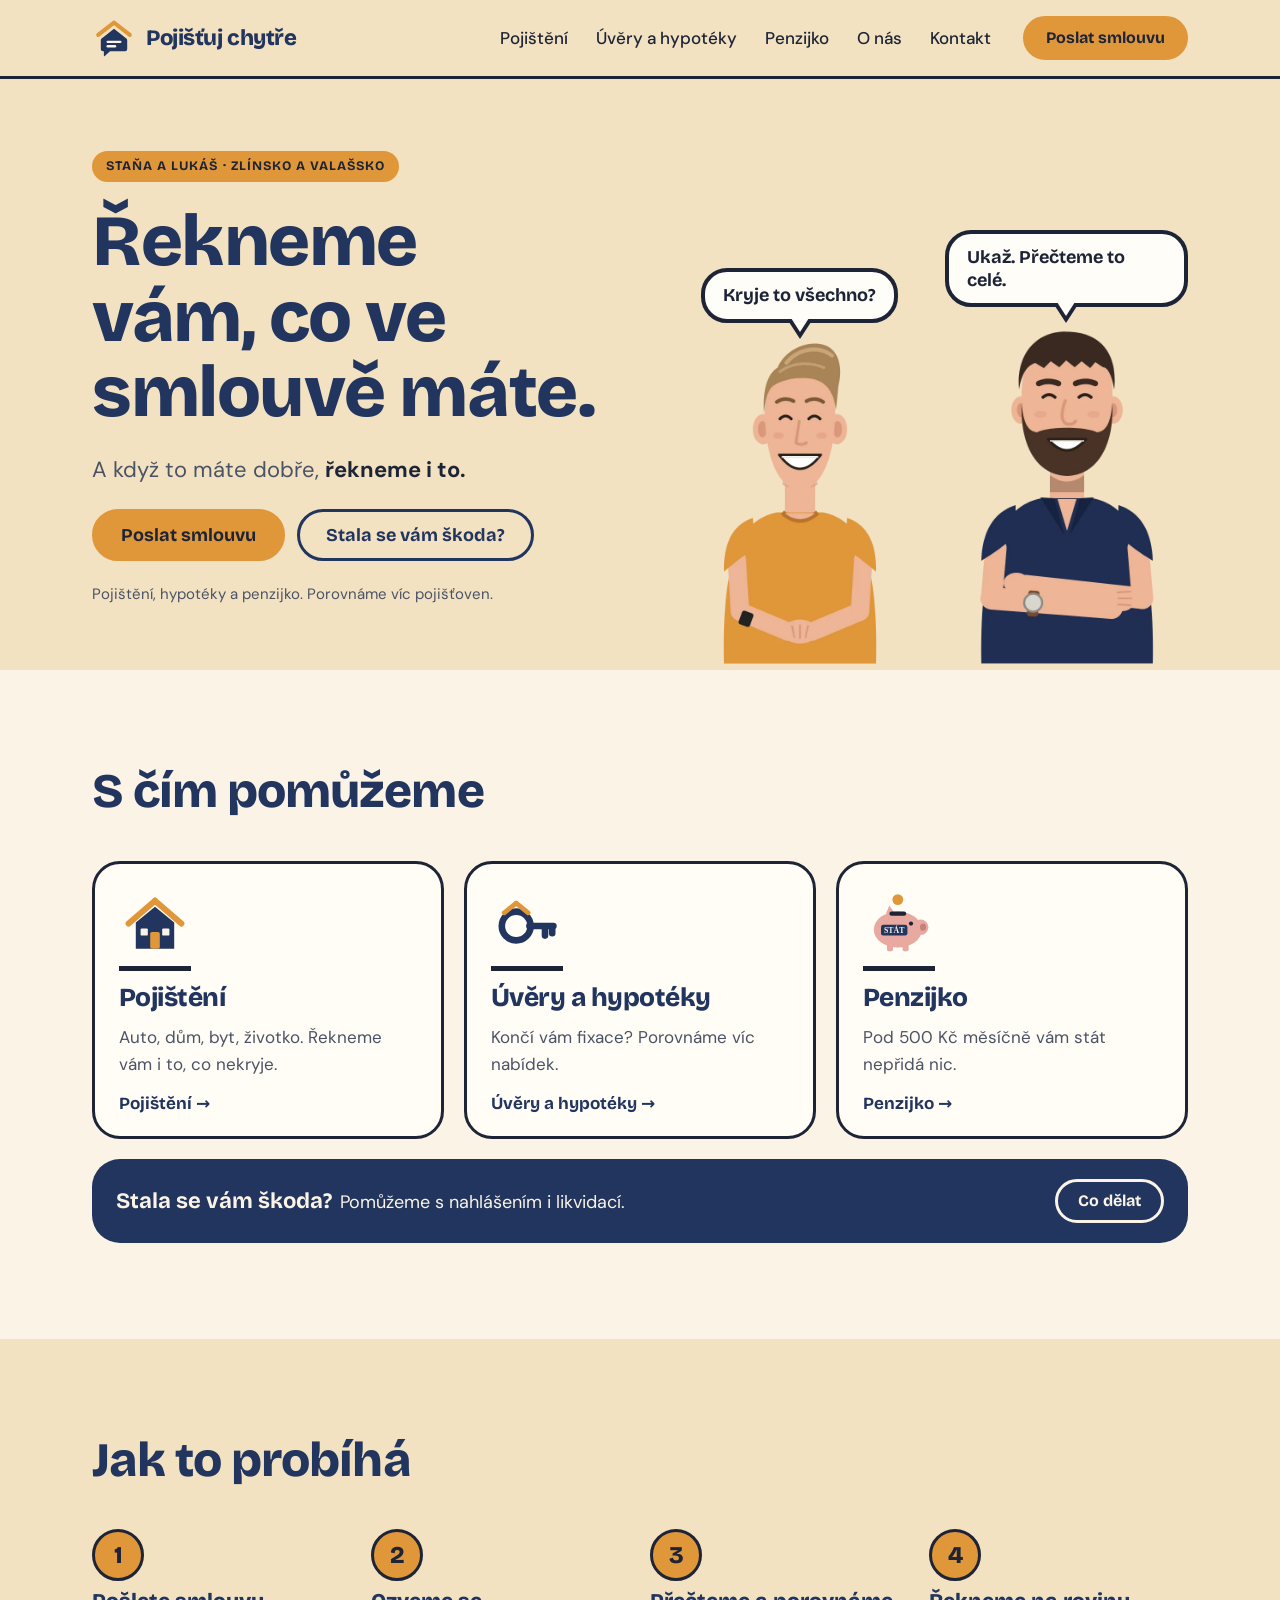
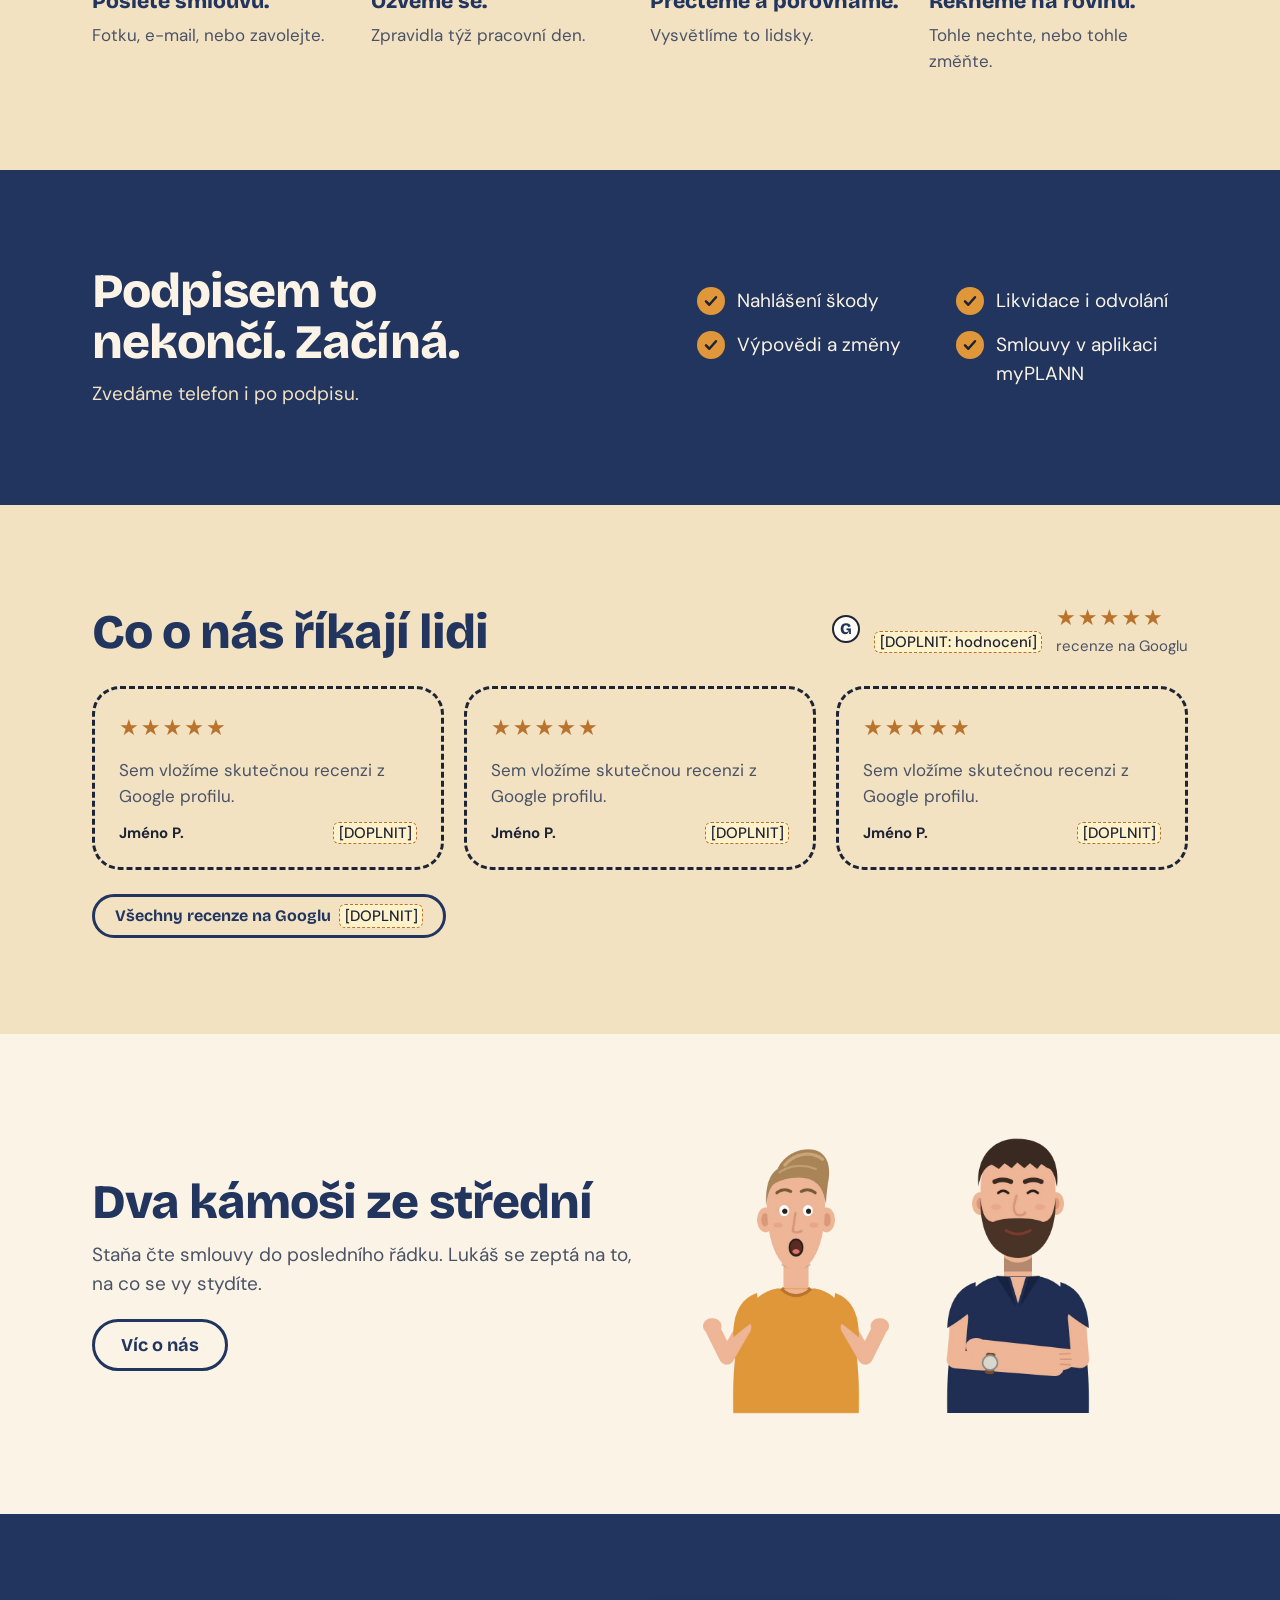
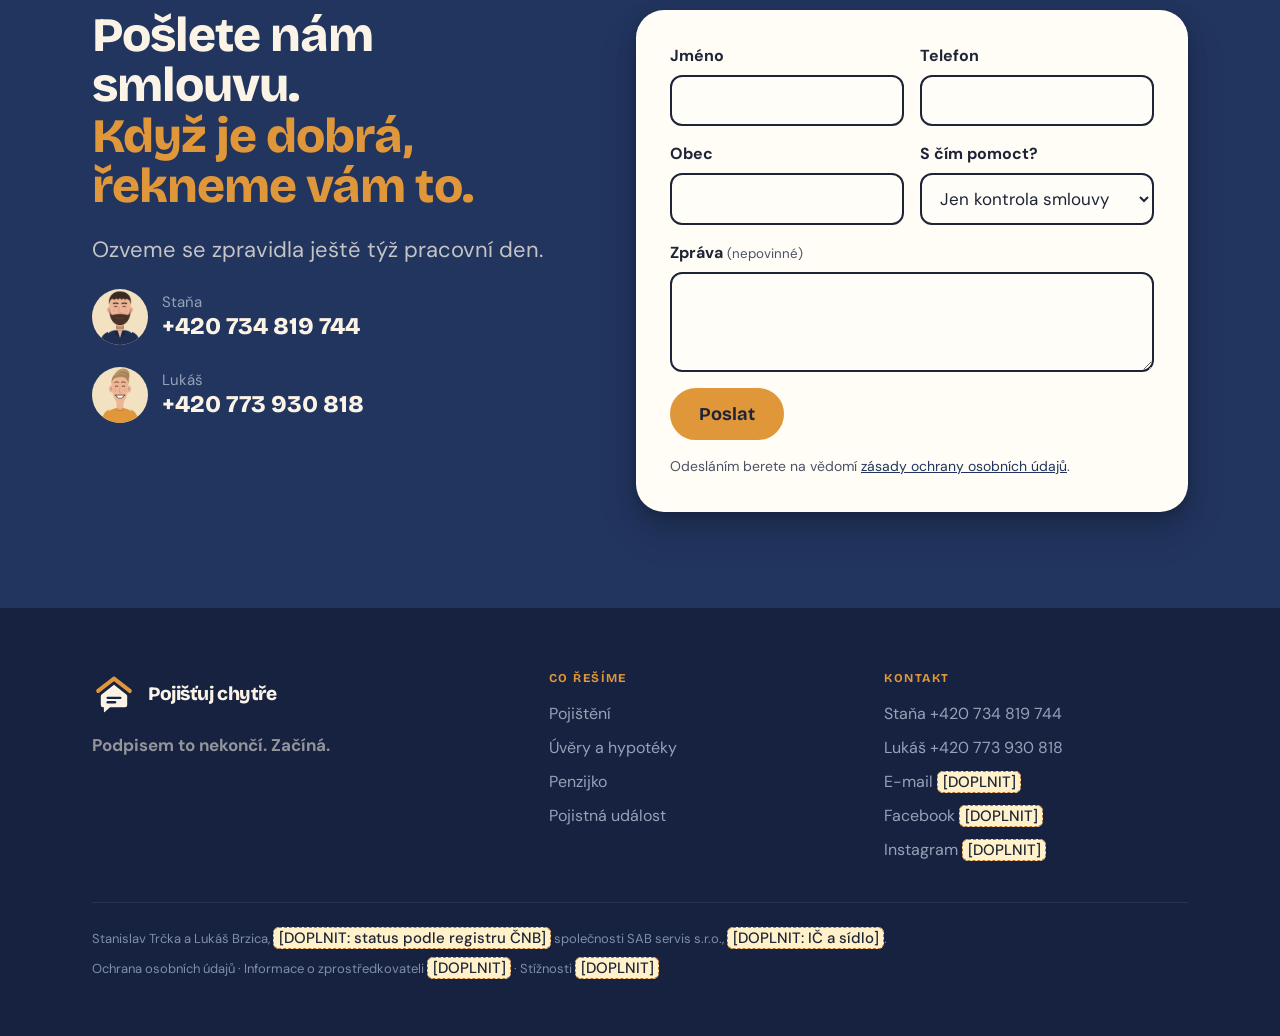
==== index.html @ 56d4f1a7 "Highlight 'Když je dobrá, řekneme vám to.' in honey color Co-Authored-By: Claude Sonnet 4.6 <noreply" ====
﻿<!doctype html><html><head><meta charset=utf8><meta name=viewport content="width=device-width,initial-scale=1,viewport-fit=cover"><style>:root{color-scheme:light;box-sizing:border-box;padding-top:env(safe-area-inset-top,0px);padding-bottom:env(safe-area-inset-bottom,0px)}html{scroll-padding-top:env(safe-area-inset-top,0px)}body{margin:0;padding:0;font:14px -apple-system,BlinkMacSystemFont,sans-serif;background:#fff;color:#000}img{max-width:100%}[hidden]:not([hidden=until-found i]){display:none!important}</style></head><body>
<title>Pojišťuj chytře | Staňa a Lukáš, Zlínsko a Valašsko (Copy)</title>
<meta name="description" content="Pojištění, hypotéky a penzijko po lidsku. Řekneme vám, co ve smlouvě máte. A když to máte dobře, řekneme i to.">
<link rel="icon" href="assets/brand/favicon.ico" sizes="any">
<link rel="icon" href="assets/brand/favicon-32.png" type="image/png">
<link rel="apple-touch-icon" href="assets/brand/apple-touch-icon.png">
<link rel="preload" href="assets/fonts/bricolage-grotesque-latin-800-normal.woff2" as="font" type="font/woff2" crossorigin>
<link rel="stylesheet" href="styles.css">
<meta property="og:title" content="Pojišťuj chytře | Staňa a Lukáš, Zlínsko a Valašsko">
<meta property="og:description" content="Pojištění, hypotéky a penzijko po lidsku. Řekneme vám, co ve smlouvě máte. A když to máte dobře, řekneme i to.">
<meta property="og:image" content="https://pojistujchytre.cz/assets/brand/og-image.png">
<meta property="og:locale" content="cs_CZ">
<link rel="canonical" href="https://pojistujchytre.cz/">
<a class="skip" href="#obsah">Přeskočit na obsah</a>
<header class="header"><div class="wrap">
  <a class="logo" href="index.html" aria-label="Pojišťuj chytře, úvod"><svg viewBox="0 0 200 200" aria-hidden="true"><path d="M100 30 L172 86M100 30 L28 86" stroke="#E0973A" stroke-width="18" stroke-linecap="round" fill="none"/><path d="M100 58 L156 102 Q160 105 160 110 L160 150 Q160 160 150 160 L82 160 L58 182 Q54 185 54 180 L54 160 L50 160 Q40 160 40 150 L40 110 Q40 105 44 102 Z" fill="#22355F"/><rect x="66" y="112" width="68" height="11" rx="5.5" fill="#FBF4E6"/><rect x="66" y="132" width="44" height="11" rx="5.5" fill="#FBF4E6"/></svg><span>Pojišťuj chytře</span></a>
  <nav class="nav" id="menu" aria-label="Hlavní menu"><ul><li><a href="pojisteni.html">Pojištění</a></li><li><a href="uvery-a-hypoteky.html">Úvěry a hypotéky</a></li><li><a href="penzijko.html">Penzijko</a></li><li><a href="o-nas.html">O nás</a></li><li><a href="kontakt.html">Kontakt</a></li></ul></nav>
  <a class="btn btn-primary btn-small" href="#formular">Poslat smlouvu</a>
  <button class="menu-toggle" type="button" aria-controls="menu" aria-expanded="false" aria-label="Menu"><span></span></button>
</div></header>
<main id="obsah">
<section class="hero"><div class="wrap">
  <div class="hero-text">
    <span class="eyebrow">Staňa a Lukáš · Zlínsko a Valašsko</span>
    <h1>Řekneme vám, co ve smlouvě máte.</h1>
    <p class="lead">A když to máte dobře, <strong>řekneme i to.</strong></p>
    <div class="actions">
      <a class="btn btn-primary" href="#formular">Poslat smlouvu</a>
      <a class="btn btn-secondary" href="pojisteni.html#skoda">Stala se vám škoda?</a>
    </div>
    <p class="note">Pojištění, hypotéky a penzijko. Porovnáme víc pojišťoven.</p>
  </div>
  <div class="stage"><div class="actor"><p class="bubble">Kryje to všechno?</p><img src="assets/postavy/lukas_grin_clasp.webp" width="600" height="840" alt="Kreslený Lukáš"></div><div class="actor"><p class="bubble">Ukaž. Přečteme to celé.</p><img src="assets/postavy/stana_grin_crossed.webp" width="560" height="820" alt="Kreslený Staňa"></div></div>
</div></section>

<section class="section"><div class="wrap">
  <div class="section-head"><h2>S čím pomůžeme</h2></div>
  <div class="tiles">
    <a class="tile" href="pojisteni.html"><img class="tile-icon" src="assets/icons/dum-a-byt.svg" alt="" width="72" height="72"><h3>Pojištění</h3><p>Auto, dům, byt, životko. Řekneme vám i to, co nekryje.</p><span class="more">Pojištění →</span></a>
    <a class="tile" href="uvery-a-hypoteky.html"><img class="tile-icon" src="assets/icons/hypoteka.svg" alt="" width="72" height="72"><h3>Úvěry a hypotéky</h3><p>Končí vám fixace? Porovnáme víc nabídek.</p><span class="more">Úvěry a hypotéky →</span></a>
    <a class="tile" href="penzijko.html"><img class="tile-icon" src="assets/icons/penzijko.svg" alt="" width="72" height="72"><h3>Penzijko</h3><p>Pod 500 Kč měsíčně vám stát nepřidá nic.</p><span class="more">Penzijko →</span></a>
  </div>
  <div class="strip on-navy"><p><strong>Stala se vám škoda?</strong>Pomůžeme s nahlášením i likvidací.</p><a class="btn btn-secondary btn-small" href="pojisteni.html#skoda">Co dělat</a></div>
</div></section>

<section class="section section-sand"><div class="wrap">
  <div class="section-head"><h2>Jak to probíhá</h2></div>
  <ol class="steps">
    <li><strong>Pošlete smlouvu.</strong><span>Fotku, e-mail, nebo zavolejte.</span></li>
    <li><strong>Ozveme se.</strong><span>Zpravidla týž pracovní den.</span></li>
    <li><strong>Přečteme a porovnáme.</strong><span>Vysvětlíme to lidsky.</span></li>
    <li><strong>Řekneme na rovinu.</strong><span>Tohle nechte, nebo tohle změňte.</span></li>
  </ol>
</div></section>

<section class="section section-navy on-navy"><div class="wrap split">
  <div class="section-head" style="margin:0"><h2>Podpisem to nekončí. Začíná.</h2><p>Zvedáme telefon i po podpisu.</p></div>
  <ul class="checks">
    <li>Nahlášení škody</li>
    <li>Likvidace i odvolání</li>
    <li>Výpovědi a změny</li>
    <li>Smlouvy v aplikaci myPLANN</li>
  </ul>
</div></section>

<section class="section section-sand"><div class="wrap">
  <div class="reviews-top"><div class="section-head" style="margin:0"><h2>Co o nás říkají lidi</h2></div><div class="rating"><span class="g" aria-hidden="true">G</span><span class="num"><span class="todo">[DOPLNIT: hodnocení]</span></span><div><span class="stars">★★★★★</span><small>recenze na Googlu</small></div></div></div>
  <div class="reviews"><article class="review placeholder"><span class="stars" aria-hidden="true">★★★★★</span><blockquote>Sem vložíme skutečnou recenzi z Google profilu.</blockquote><footer><b>Jméno P.</b><span><span class="todo">[DOPLNIT]</span></span></footer></article><article class="review placeholder"><span class="stars" aria-hidden="true">★★★★★</span><blockquote>Sem vložíme skutečnou recenzi z Google profilu.</blockquote><footer><b>Jméno P.</b><span><span class="todo">[DOPLNIT]</span></span></footer></article><article class="review placeholder"><span class="stars" aria-hidden="true">★★★★★</span><blockquote>Sem vložíme skutečnou recenzi z Google profilu.</blockquote><footer><b>Jméno P.</b><span><span class="todo">[DOPLNIT]</span></span></footer></article></div>
  <div class="actions" style="margin-top:24px"><span class="btn btn-secondary btn-small" aria-disabled="true">Všechny recenze na Googlu <span class="todo">[DOPLNIT]</span></span></div>
</div></section>

<section class="section"><div class="wrap split">
  <div class="section-head" style="margin:0">
    <h2>Dva kámoši ze střední</h2>
    <p>Staňa čte smlouvy do posledního řádku. Lukáš se zeptá na to, na co se vy stydíte.</p>
    <div class="actions" style="margin-top:8px"><a class="btn btn-secondary" href="o-nas.html">Víc o nás</a></div>
  </div>
  <div class="stage" style="max-width:420px">
    <div class="actor"><img src="assets/postavy/lukas_wow_shrug.webp" alt="Kreslený Lukáš" width="600" height="840" loading="lazy"></div>
    <div class="actor"><img src="assets/postavy/stana_smile_crossed.webp" alt="Kreslený Staňa" width="560" height="820" loading="lazy"></div>
  </div>
</div></section>

<section class="section section-navy" id="formular"><div class="wrap contact">
  <div class="contact-side">
    <h2>Pošlete nám smlouvu. <span style="color:var(--honey)">Když je dobrá, řekneme vám to.</span></h2>
    <p class="lead">Ozveme se zpravidla ještě týž pracovní den.</p>
    <div class="phones"><div><img class="avatar" src="assets/postavy/stana_smile_crossed.webp" alt="Staňa" width="56" height="56" loading="lazy"><div><span>Staňa</span><a href="tel:+420734819744">+420 734 819 744</a></div></div><div><img class="avatar" src="assets/postavy/lukas_grin_clasp.webp" alt="Lukáš" width="56" height="56" loading="lazy"><div><span>Lukáš</span><a href="tel:+420773930818">+420 773 930 818</a></div></div></div>
  </div>
  <form class="form" action="api/kontakt.php" method="post" novalidate>
  <div class="row">
    <div class="field"><label for="f-jmeno">Jméno</label><input id="f-jmeno" name="jmeno" autocomplete="name" required></div>
    <div class="field"><label for="f-telefon">Telefon</label><input id="f-telefon" name="telefon" type="tel" autocomplete="tel" inputmode="tel" pattern="^(\+?420)?\s?[0-9 ]{9,11}$" required></div>
  </div>
  <div class="row">
    <div class="field"><label for="f-obec">Obec</label><input id="f-obec" name="obec" autocomplete="address-level2" required></div>
    <div class="field"><label for="f-tema">S čím pomoct?</label><select id="f-tema" name="tema" required><option value="pojisteni">Pojištění</option><option value="hypoteka">Hypotéka a fixace</option><option value="uver">Úvěr</option><option value="penzijko">Penzijko</option><option value="skoda">Pojistná událost</option><option value="kontrola" selected>Jen kontrola smlouvy</option><option value="jine">Něco jiného</option></select></div>
  </div>
  <div class="field"><label for="f-zprava">Zpráva <small>(nepovinné)</small></label><textarea id="f-zprava" name="zprava" maxlength="1000"></textarea></div>
  <div class="hp" aria-hidden="true"><label for="f-web">Nevyplňujte</label><input id="f-web" name="web" tabindex="-1" autocomplete="off"></div>
  <input type="hidden" name="ts" value="">
  <p class="form-error" role="alert" hidden>Něco se zaseklo. Zkuste to prosím znovu, nebo nám rovnou zavolejte.</p>
  <div class="actions"><button class="btn btn-primary" type="submit">Poslat</button></div>
  <p class="legal">Odesláním berete na vědomí <a href="ochrana-osobnich-udaju.html">zásady ochrany osobních údajů</a>.</p>
</form>
</div></section>

</main>
<footer class="footer"><div class="wrap">
  <div class="footer-top">
    <div><a class="logo" href="index.html"><svg viewBox="0 0 200 200" aria-hidden="true"><path d="M100 30 L172 86M100 30 L28 86" stroke="#E0973A" stroke-width="18" stroke-linecap="round" fill="none"/><path d="M100 58 L156 102 Q160 105 160 110 L160 150 Q160 160 150 160 L82 160 L58 182 Q54 185 54 180 L54 160 L50 160 Q40 160 40 150 L40 110 Q40 105 44 102 Z" fill="#22355F"/><rect x="66" y="112" width="68" height="11" rx="5.5" fill="#FBF4E6"/><rect x="66" y="132" width="44" height="11" rx="5.5" fill="#FBF4E6"/></svg><span>Pojišťuj chytře</span></a><p class="claim">Podpisem to nekončí. Začíná.</p></div>
    <div><h3>Co řešíme</h3><ul><li><a href="pojisteni.html">Pojištění</a></li><li><a href="uvery-a-hypoteky.html">Úvěry a hypotéky</a></li><li><a href="penzijko.html">Penzijko</a></li><li><a href="pojisteni.html#skoda">Pojistná událost</a></li></ul></div>
    <div><h3>Kontakt</h3><ul><li>Staňa <a href="tel:+420734819744">+420 734 819 744</a></li><li>Lukáš <a href="tel:+420773930818">+420 773 930 818</a></li><li>E-mail <span class="todo">[DOPLNIT]</span></li><li>Facebook <span class="todo">[DOPLNIT]</span></li><li>Instagram <span class="todo">[DOPLNIT]</span></li></ul></div>
  </div>
  <div class="legal">
    <p>Stanislav Trčka a Lukáš Brzica, <span class="todo">[DOPLNIT: status podle registru ČNB]</span> společnosti SAB servis s.r.o., <span class="todo">[DOPLNIT: IČ a sídlo]</span>.</p>
    <p><a href="ochrana-osobnich-udaju.html">Ochrana osobních údajů</a> · Informace o zprostředkovateli <span class="todo">[DOPLNIT]</span> · Stížnosti <span class="todo">[DOPLNIT]</span></p>
  </div>
</div></footer>
<script src="main.js" defer></script>

</body></html>
---- styles.css ----
/* Pojišťuj chytře · styly webu
   Rozvržení: krémové pozadí, sekce stojí na „lince země“, postavy s bublinami, medová tlačítka. */

@font-face{font-family:"Bricolage Grotesque";font-weight:700;font-display:swap;src:url(assets/fonts/bricolage-grotesque-latin-ext-700-normal.woff2) format("woff2");unicode-range:U+0100-02BA,U+02BD-02C5,U+02C7-02CC,U+02CE-02D7,U+02DD-02FF,U+0304,U+0308,U+0329,U+1D00-1DBF,U+1E00-1E9F,U+1EF2-1EFF,U+2020,U+20A0-20AB,U+20AD-20C0,U+2113,U+2C60-2C7F,U+A720-A7FF}
@font-face{font-family:"Bricolage Grotesque";font-weight:700;font-display:swap;src:url(assets/fonts/bricolage-grotesque-latin-700-normal.woff2) format("woff2");unicode-range:U+0000-00FF,U+0131,U+0152-0153,U+02BB-02BC,U+02C6,U+02DA,U+02DC,U+0304,U+0308,U+0329,U+2000-206F,U+20AC,U+2122,U+2191,U+2193,U+2212,U+2215,U+FEFF,U+FFFD}
@font-face{font-family:"Bricolage Grotesque";font-weight:800;font-display:swap;src:url(assets/fonts/bricolage-grotesque-latin-ext-800-normal.woff2) format("woff2");unicode-range:U+0100-02BA,U+02BD-02C5,U+02C7-02CC,U+02CE-02D7,U+02DD-02FF,U+0304,U+0308,U+0329,U+1D00-1DBF,U+1E00-1E9F,U+1EF2-1EFF,U+2020,U+20A0-20AB,U+20AD-20C0,U+2113,U+2C60-2C7F,U+A720-A7FF}
@font-face{font-family:"Bricolage Grotesque";font-weight:800;font-display:swap;src:url(assets/fonts/bricolage-grotesque-latin-800-normal.woff2) format("woff2");unicode-range:U+0000-00FF,U+0131,U+0152-0153,U+02BB-02BC,U+02C6,U+02DA,U+02DC,U+0304,U+0308,U+0329,U+2000-206F,U+20AC,U+2122,U+2191,U+2193,U+2212,U+2215,U+FEFF,U+FFFD}
@font-face{font-family:"DM Sans";font-weight:400;font-display:swap;src:url(assets/fonts/dm-sans-latin-ext-400-normal.woff2) format("woff2");unicode-range:U+0100-02BA,U+02BD-02C5,U+02C7-02CC,U+02CE-02D7,U+02DD-02FF,U+0304,U+0308,U+0329,U+1D00-1DBF,U+1E00-1E9F,U+1EF2-1EFF,U+2020,U+20A0-20AB,U+20AD-20C0,U+2113,U+2C60-2C7F,U+A720-A7FF}
@font-face{font-family:"DM Sans";font-weight:400;font-display:swap;src:url(assets/fonts/dm-sans-latin-400-normal.woff2) format("woff2");unicode-range:U+0000-00FF,U+0131,U+0152-0153,U+02BB-02BC,U+02C6,U+02DA,U+02DC,U+0304,U+0308,U+0329,U+2000-206F,U+20AC,U+2122,U+2191,U+2193,U+2212,U+2215,U+FEFF,U+FFFD}
@font-face{font-family:"DM Sans";font-weight:500;font-display:swap;src:url(assets/fonts/dm-sans-latin-ext-500-normal.woff2) format("woff2");unicode-range:U+0100-02BA,U+02BD-02C5,U+02C7-02CC,U+02CE-02D7,U+02DD-02FF,U+0304,U+0308,U+0329,U+1D00-1DBF,U+1E00-1E9F,U+1EF2-1EFF,U+2020,U+20A0-20AB,U+20AD-20C0,U+2113,U+2C60-2C7F,U+A720-A7FF}
@font-face{font-family:"DM Sans";font-weight:500;font-display:swap;src:url(assets/fonts/dm-sans-latin-500-normal.woff2) format("woff2");unicode-range:U+0000-00FF,U+0131,U+0152-0153,U+02BB-02BC,U+02C6,U+02DA,U+02DC,U+0304,U+0308,U+0329,U+2000-206F,U+20AC,U+2122,U+2191,U+2193,U+2212,U+2215,U+FEFF,U+FFFD}
@font-face{font-family:"DM Sans";font-weight:700;font-display:swap;src:url(assets/fonts/dm-sans-latin-ext-700-normal.woff2) format("woff2");unicode-range:U+0100-02BA,U+02BD-02C5,U+02C7-02CC,U+02CE-02D7,U+02DD-02FF,U+0304,U+0308,U+0329,U+1D00-1DBF,U+1E00-1E9F,U+1EF2-1EFF,U+2020,U+20A0-20AB,U+20AD-20C0,U+2113,U+2C60-2C7F,U+A720-A7FF}
@font-face{font-family:"DM Sans";font-weight:700;font-display:swap;src:url(assets/fonts/dm-sans-latin-700-normal.woff2) format("woff2");unicode-range:U+0000-00FF,U+0131,U+0152-0153,U+02BB-02BC,U+02C6,U+02DA,U+02DC,U+0304,U+0308,U+0329,U+2000-206F,U+20AC,U+2122,U+2191,U+2193,U+2212,U+2215,U+FEFF,U+FFFD}

:root{
  --navy:#22355F; --navy-2:#2F4A80; --navy-dark:#162240;
  --honey:#E0973A; --honey-dark:#B9732C;
  --cream:#FBF4E6; --sand:#F2E2C2; --paper:#FFFDF5; --bubble:#FFFDF8;
  --ink:#1D2436; --muted:#4A5266; --shadow-paper:#E8D6B0;
  --font-head:"Bricolage Grotesque",ui-sans-serif,system-ui,sans-serif;
  --font-body:"DM Sans",ui-sans-serif,system-ui,sans-serif;
  --radius-s:12px; --radius-m:20px; --radius-l:28px; --radius-pill:999px;
  --ground:8px; --max:1160px; --gutter:clamp(16px,4vw,32px);
  color-scheme:light;
}

*,*::before,*::after{box-sizing:border-box}
html{scroll-behavior:smooth;scroll-padding-top:96px}
body{margin:0;background:var(--cream);color:var(--ink);font:400 18px/1.55 var(--font-body);-webkit-font-smoothing:antialiased;overflow-x:hidden}
img{max-width:100%;height:auto;display:block}
a{color:var(--navy)}
h1,h2,h3{font-family:var(--font-head);font-weight:800;letter-spacing:-.02em;line-height:1.05;color:var(--navy);margin:0;text-wrap:balance}
h1{font-size:clamp(40px,6.4vw,72px)}
h2{font-size:clamp(30px,4.2vw,48px)}
h3{font-size:clamp(22px,2.2vw,26px);line-height:1.15}
p{margin:0}
:focus-visible{outline:3px solid var(--honey);outline-offset:3px;border-radius:6px}
.wrap{max-width:var(--max);margin-inline:auto;padding-inline:var(--gutter)}
.skip{position:absolute;left:-9999px}
.skip:focus{left:16px;top:16px;z-index:99;background:var(--paper);padding:8px 14px}
.todo{background:#FFF1C9;border:1.5px dashed var(--honey-dark);border-radius:6px;padding:0 .3em;font:500 15px/1.5 var(--font-body);letter-spacing:0;color:var(--ink);overflow-wrap:anywhere}

/* Tlačítka */
.btn{display:inline-flex;align-items:center;justify-content:center;gap:.5em;min-height:52px;padding:0 26px;border-radius:var(--radius-pill);font:700 18px/1 var(--font-head);text-decoration:none;cursor:pointer;border:3px solid transparent;transition:background .15s,color .15s,transform .15s}
.btn-primary{background:var(--honey);color:var(--ink);border-color:var(--honey)}
.btn-primary:hover{background:var(--honey-dark);border-color:var(--honey-dark);color:var(--cream)}
.btn-secondary{background:transparent;color:var(--navy);border-color:var(--navy)}
.btn-secondary:hover{background:var(--navy);color:var(--cream)}
.btn-small{min-height:44px;padding:0 20px;font-size:16px}
.on-navy .btn-secondary{color:var(--cream);border-color:var(--cream)}
.on-navy .btn-secondary:hover{background:var(--cream);color:var(--navy)}

/* Hlavička */
.header{position:sticky;top:env(safe-area-inset-top,0px);z-index:50;background:#f2e2c2;border-bottom:3px solid var(--ink)}
.header .wrap{display:flex;align-items:center;gap:20px;min-height:76px}
.logo{display:flex;align-items:center;gap:10px;text-decoration:none;color:var(--navy);font:800 22px/1 var(--font-head);letter-spacing:-.02em;white-space:nowrap}
.logo svg{width:44px;height:44px;flex:none}
.nav{margin-left:auto}
.nav ul{display:flex;gap:4px;list-style:none;margin:0;padding:0}
.nav a{display:block;padding:10px 12px;border-radius:var(--radius-s);text-decoration:none;color:var(--ink);font-weight:500;font-size:17px}
.nav a:hover{background:var(--sand)}
.nav a[aria-current="page"]{color:var(--navy);font-weight:700;box-shadow:inset 0 -3px 0 var(--honey)}
.menu-toggle{display:none;margin-left:auto;background:none;border:3px solid var(--ink);border-radius:var(--radius-s);width:48px;height:44px;cursor:pointer;padding:0}
.menu-toggle span,.menu-toggle span::before,.menu-toggle span::after{display:block;width:22px;height:3px;background:var(--ink);border-radius:2px;margin:auto;position:relative;content:""}
.menu-toggle span::before{position:absolute;top:-7px}
.menu-toggle span::after{position:absolute;top:7px}

@media (max-width:980px){
  .header .btn{margin-left:auto}
  .js .menu-toggle{display:block;margin-left:0}
  .js .nav{position:absolute;left:0;right:0;top:100%;background:#f2e2c2;border-bottom:3px solid var(--ink);display:none}
  .js .nav.open{display:block}
  .js .nav ul{flex-direction:column;padding:8px var(--gutter) 16px}
  .js .nav a{padding:14px 12px;font-size:19px}
  .nav ul{flex-wrap:wrap}
  .header .wrap{flex-wrap:wrap}
  html:not(.js) .nav{order:3;width:100%;margin:0 0 8px}
}
@media (max-width:520px){
  .logo span{font-size:18px}
  .logo svg{width:38px;height:38px}
  .header .btn{padding:0 16px;font-size:15px;min-height:44px}
  .header .wrap{gap:10px}
}
@media (max-width:380px){.logo span{display:none}}

/* Linka země */
.ground{border-top:var(--ground) solid var(--ink);background:var(--sand);height:40px}

/* Hero */
.hero{padding-top:clamp(36px,6vw,72px);background:#f2e2c2}
.hero .wrap{display:grid;grid-template-columns:1.05fr 1fr;gap:clamp(24px,4vw,56px);align-items:end}
.hero-text{display:grid;gap:22px;padding-bottom:clamp(24px,5vw,64px);min-width:0}
.eyebrow{display:inline-block;justify-self:start;background:var(--honey);color:var(--ink);font:700 13px/1 var(--font-head);letter-spacing:.08em;text-transform:uppercase;padding:9px 14px;border-radius:var(--radius-pill)}
.lead{font-size:clamp(19px,2vw,22px);color:var(--muted);max-width:34ch}
.lead strong{color:var(--ink)}
.actions{display:flex;flex-wrap:wrap;gap:12px}
.note{font-size:15px;color:var(--muted)}

.stage{display:grid;grid-template-columns:1fr 1fr;gap:clamp(8px,2vw,24px);align-items:end;min-width:0}
.actor{display:flex;flex-direction:column;align-items:center;gap:14px;min-width:0}
.actor img{width:100%;max-width:240px;margin-bottom:-2px}
.bubble{position:relative;background:var(--bubble);border:4px solid var(--ink);border-radius:26px;padding:12px 18px;font:700 clamp(15px,1.6vw,18px)/1.25 var(--font-head);color:var(--ink);max-width:250px;text-align:left}
.bubble::before,.bubble::after{content:"";position:absolute;left:50%;transform:translateX(-50%);border-style:solid}
.bubble::before{bottom:-20px;border-width:20px 13px 0 13px;border-color:var(--ink) transparent transparent transparent}
.bubble::after{bottom:-13px;border-width:14px 9px 0 9px;border-color:var(--bubble) transparent transparent transparent}
@media (prefers-reduced-motion:no-preference){
  .bubble{animation:pop .35s ease-out both}
  .actor:nth-child(2) .bubble{animation-delay:.25s}
  @keyframes pop{from{transform:scale(.9)}to{transform:scale(1)}}
}

@media (max-width:820px){
  .hero .wrap{grid-template-columns:1fr}
  .hero-text{padding-bottom:8px}
  .stage{max-width:440px;margin-inline:auto;width:100%}
  .actor img{max-width:170px}
}

/* Sekce */
.section{padding-block:clamp(56px,8vw,96px)}
.section-sand{background:var(--sand)}
.section-navy{background:var(--navy);color:var(--cream)}
.section-navy h2,.section-navy h3{color:var(--cream)}
.section-head{display:grid;gap:12px;margin-bottom:clamp(28px,4vw,44px);max-width:720px}
.section-head p{font-size:19px;color:var(--muted)}
.section-navy .section-head p{color:var(--sand)}
.section-navy .lead{color:var(--sand)}

/* Dlaždice služeb */
.tiles{display:grid;grid-template-columns:repeat(3,1fr);gap:20px}
.tiles-4{grid-template-columns:repeat(4,1fr)}
.tile{display:flex;flex-direction:column;gap:12px;background:var(--paper);border:3px solid var(--ink);border-radius:var(--radius-l);padding:26px 24px 24px;color:var(--ink);text-decoration:none;min-width:0;transition:transform .15s,box-shadow .15s}
a.tile:hover{transform:translateY(-4px);box-shadow:0 6px 0 var(--ink)}
.tile-icon{width:72px;height:72px;border-bottom:5px solid var(--ink);padding-bottom:4px;box-sizing:content-box}
.tile p{color:var(--muted);font-size:17px}
.tile .more{margin-top:auto;padding-top:6px;font:700 17px/1 var(--font-head);color:var(--navy)}
@media (max-width:1000px){.tiles-4{grid-template-columns:repeat(2,1fr)}}
@media (max-width:820px){.tiles{grid-template-columns:1fr}.tiles-4{grid-template-columns:repeat(2,1fr)}}
@media (max-width:540px){.tiles-4{grid-template-columns:1fr}}

.strip{display:flex;flex-wrap:wrap;align-items:center;justify-content:space-between;gap:16px;margin-top:20px;background:var(--navy);color:var(--cream);border-radius:var(--radius-l);padding:20px 24px}
.strip p{font-size:18px}
.strip strong{font-family:var(--font-head);font-size:22px;margin-right:8px}

/* Kroky na lince země */
.steps{display:grid;grid-template-columns:repeat(4,1fr);gap:20px;list-style:none;margin:0;padding:0;counter-reset:s;position:relative}
.steps li{counter-increment:s;display:grid;gap:8px;align-content:start;min-width:0}
.steps li::before{content:counter(s);display:grid;place-items:center;width:52px;height:52px;border-radius:50%;background:var(--honey);color:var(--ink);font:800 24px/1 var(--font-head);border:3px solid var(--ink)}
.steps strong{font:800 21px/1.15 var(--font-head);color:var(--navy)}
.steps span{color:var(--muted);font-size:17px}
.steps-ground{margin-top:28px}
@media (max-width:820px){.steps{grid-template-columns:repeat(2,1fr);row-gap:32px}}
@media (max-width:480px){.steps{grid-template-columns:1fr}}

/* Seznam s fajfkami */
.checks{display:grid;grid-template-columns:repeat(2,1fr);gap:14px 28px;list-style:none;margin:0;padding:0}
.checks li{display:flex;gap:12px;align-items:flex-start;font-size:19px}
.checks li::before{content:"";flex:none;width:28px;height:28px;margin-top:1px;border-radius:50%;background:var(--honey) url("data:image/svg+xml,%3Csvg xmlns='http://www.w3.org/2000/svg' viewBox='0 0 24 24'%3E%3Cpath d='M6 12.5l4 4 8-9' fill='none' stroke='%231D2436' stroke-width='3' stroke-linecap='round' stroke-linejoin='round'/%3E%3C/svg%3E") center/20px no-repeat}
@media (max-width:640px){.checks{grid-template-columns:1fr}}
.split{display:grid;grid-template-columns:1.1fr 1fr;gap:clamp(24px,5vw,64px);align-items:center}
.split > *{min-width:0}
@media (max-width:820px){.split{grid-template-columns:1fr}}

/* Razítko */
.stamp{display:inline-grid;gap:8px;justify-self:start;border:4px solid var(--navy);border-radius:10px;padding:14px 20px;transform:rotate(-2deg);max-width:520px}
.stamp b{font:800 15px/1 var(--font-head);letter-spacing:.12em;text-transform:uppercase;color:var(--navy)}
.stamp span{font-size:18px}

/* Fakta */
.facts{background:var(--navy);color:var(--cream);border-radius:var(--radius-l);padding:clamp(24px,4vw,40px);display:grid;gap:18px}
.facts .tag{justify-self:start}
.facts ol{list-style:none;margin:0;padding:0;display:grid;gap:14px;counter-reset:f}
.facts li{counter-increment:f;display:flex;gap:14px;align-items:flex-start;font-size:18px}
.facts li::before{content:counter(f);flex:none;display:grid;place-items:center;width:36px;height:36px;border-radius:50%;background:var(--honey);color:var(--ink);font:800 18px/1 var(--font-head)}
.facts small{color:var(--sand);font-size:14px}
.tag{display:inline-block;background:var(--honey);color:var(--ink);font:700 13px/1 var(--font-head);letter-spacing:.08em;text-transform:uppercase;padding:8px 13px;border-radius:var(--radius-pill)}

/* Penzijko: kolik přidá stát */
.pension{display:grid;grid-template-columns:repeat(3,1fr);gap:16px}
.pension div{background:var(--navy);color:var(--cream);border-radius:var(--radius-l);padding:22px 22px 24px;display:grid;gap:4px;min-width:0}
.pension .from{font-size:16px;color:var(--sand)}
.pension .val{font:800 clamp(34px,4vw,46px)/1 var(--font-head);color:var(--honey);letter-spacing:-.02em;font-variant-numeric:tabular-nums}
.pension .to{font-size:16px}
.pension div:first-child .val{color:var(--cream);opacity:.55}
@media (max-width:640px){.pension{grid-template-columns:1fr}}

/* Recenze */
.reviews-top{display:flex;flex-wrap:wrap;align-items:end;justify-content:space-between;gap:20px;margin-bottom:28px}
.rating{display:flex;align-items:center;gap:14px}
.rating .num{font:800 56px/1 var(--font-head);color:var(--navy);letter-spacing:-.02em}
.stars{color:var(--honey-dark);font-size:22px;letter-spacing:2px}
.rating small{display:block;color:var(--muted);font-size:15px}
.g{display:inline-grid;place-items:center;width:28px;height:28px;border-radius:50%;background:var(--paper);border:2px solid var(--ink);font:800 16px/1 var(--font-head);color:var(--navy)}
.reviews{display:grid;grid-template-columns:repeat(3,1fr);gap:20px}
.review{background:var(--paper);border:3px solid var(--ink);border-radius:var(--radius-l);padding:22px 24px;display:grid;gap:12px;align-content:start;min-width:0}
.review blockquote{margin:0;font-size:17px}
.review footer{display:flex;justify-content:space-between;gap:8px;font-size:15px;color:var(--muted)}
.review footer b{color:var(--ink)}
.review.placeholder{border-style:dashed;background:transparent}
.review.placeholder blockquote{color:var(--muted)}
@media (max-width:900px){.reviews{grid-template-columns:1fr}}

/* Lidé */
.people{display:grid;grid-template-columns:repeat(2,1fr);gap:20px}
.person{background:var(--paper);border:3px solid var(--ink);border-radius:var(--radius-l);overflow:hidden;display:grid;grid-template-columns:42% 1fr;min-width:0}
.person .pic{background:var(--sand);display:flex;align-items:flex-end;justify-content:center;border-right:3px solid var(--ink);min-height:240px}
.person .pic img{width:100%;height:100%;object-fit:cover;object-position:top}
.person .pic img.cartoon{object-fit:contain;object-position:bottom;width:86%;height:auto;max-height:280px}
.person .body{padding:22px;display:grid;gap:10px;align-content:start}
.person .role{font:700 14px/1 var(--font-head);letter-spacing:.08em;text-transform:uppercase;color:var(--honey-dark)}
.person p{font-size:17px;color:var(--muted)}
.person .tel{font:800 20px/1.2 var(--font-head);color:var(--navy);text-decoration:none}
@media (max-width:900px){.people{grid-template-columns:1fr}}
@media (max-width:480px){.person{grid-template-columns:1fr}.person .pic{border-right:0;border-bottom:3px solid var(--ink);min-height:0;height:260px}}

.values{display:grid;grid-template-columns:repeat(4,1fr);gap:20px}
.values div{display:grid;gap:6px;border-top:5px solid var(--ink);padding-top:14px}
.values b{font:800 21px/1.15 var(--font-head);color:var(--navy)}
.values span{color:var(--muted);font-size:17px}
@media (max-width:820px){.values{grid-template-columns:repeat(2,1fr)}}
@media (max-width:440px){.values{grid-template-columns:1fr}}

/* Formulář */
.contact{display:grid;grid-template-columns:1fr 1.15fr;gap:clamp(24px,5vw,64px);align-items:start}
.contact > *{min-width:0}
.contact-side{display:grid;gap:22px}
.contact-side img{max-width:220px}
.phones{display:grid;gap:22px}
.phones div{display:flex;align-items:center;gap:14px}
.phones div > div{display:grid;gap:1px}
.phones span{font-size:15px;color:var(--muted);line-height:1.1}
.phones a,.phones b{font:800 24px/1.2 var(--font-head);color:var(--navy);text-decoration:none}
.avatar{width:56px;height:56px;border-radius:50%;object-fit:cover;object-position:top center;flex-shrink:0;background:var(--sand)}
.form{background:var(--paper);border:3px solid var(--ink);border-radius:var(--radius-l);padding:clamp(20px,3.5vw,34px);display:grid;gap:16px}
.form .row{display:grid;grid-template-columns:1fr 1fr;gap:16px}
.field{display:grid;gap:6px;min-width:0}
.field label{font-weight:700;font-size:16px}
.field label small{font-weight:400;color:var(--muted)}
.field input,.field select,.field textarea{width:100%;font:400 17px/1.4 var(--font-body);color:var(--ink);background:var(--bubble);border:2px solid var(--ink);border-radius:var(--radius-s);padding:12px 14px;min-height:50px}
.field textarea{min-height:100px;resize:vertical}
.field input:focus,.field select:focus,.field textarea:focus{outline:3px solid var(--honey);outline-offset:1px}
.hp{position:absolute;left:-9999px;width:1px;height:1px;overflow:hidden}
.form .legal{font-size:14px;color:var(--muted)}
.form-error{background:#FBE3DC;border:2px solid #A63D2A;color:#6E2416;border-radius:var(--radius-s);padding:10px 14px;font-size:16px}
@media (max-width:820px){.contact{grid-template-columns:1fr}.contact-side img{display:none}}
@media (max-width:520px){.form .row{grid-template-columns:1fr}}

/* Patička — dark bg #162240, všechny barvy ověřeny WCAG AA 4.5:1+ */
.footer{background:#162240;padding-bottom:clamp(32px,5vw,56px);color:var(--cream)}
.footer .wrap{display:grid;gap:40px;padding-top:clamp(40px,6vw,64px)}
.footer-top{display:grid;grid-template-columns:1.4fr 1fr 1fr;gap:32px}
.footer-top > *{min-width:0}
/* Nadpisy sloupců: honey #E0973A na #162240 = 7.1:1 ✓ */
.footer h3{font-size:12px;font-weight:700;letter-spacing:.12em;text-transform:uppercase;color:var(--honey);margin-bottom:16px}
/* Texty: #94A3B8 na #162240 = 6.6:1 ✓ */
.footer ul{list-style:none;margin:0;padding:0;display:grid;gap:10px;font-size:16px;line-height:1.5}
.footer ul li{color:#94A3B8}
.footer a{color:#94A3B8;text-decoration:none;transition:color .15s}
.footer a:hover{color:var(--cream)}
/* Logo */
.footer .logo{color:var(--cream);gap:12px}
.footer .logo span{font-size:19px}
.footer .logo svg path:nth-child(2){fill:var(--cream)}
.footer .logo svg rect{fill:#162240}
.footer .logo:hover{color:var(--honey)}
.footer .logo:hover svg path:nth-child(2){fill:var(--honey)}
/* Claim: cream #FBF4E6 na #162240 = 15:1 ✓ */
.footer .claim{font:700 17px/1.55 var(--font-body);color:var(--cream);opacity:.55;margin-top:16px;max-width:28ch}
/* Legal: #7E8FA6 na #162240 = 5.2:1 ✓ */
.footer .legal{font-size:13px;color:#7E8FA6;border-top:1px solid rgba(255,255,255,.08);padding-top:24px;display:grid;gap:8px;line-height:1.6}
.footer .legal a{color:#7E8FA6}
.footer .legal a:hover{color:var(--cream)}
@media (max-width:820px){.footer-top{grid-template-columns:1fr 1fr}.footer-top > :first-child{grid-column:1/-1}}
@media (max-width:480px){.footer-top{grid-template-columns:1fr}}

/* Jednoduché stránky (děkujeme, 404, zásady) */
.simple{padding-block:clamp(56px,9vw,110px)}
.simple .wrap{display:grid;gap:22px;justify-items:start;max-width:760px}
.simple img{max-width:200px}

@media (max-width:600px){body{font-size:17px}}
@media (prefers-reduced-motion:reduce){*{animation:none!important;transition:none!important;scroll-behavior:auto!important}}

/* Kontaktní sekce na navy + patička */
.phones .todo{justify-self:start}
/* Telefony: cream na navy = 10:1 ✓ */
.section-navy .phones span{color:#94A3B8}
.section-navy .phones a,.section-navy .phones b{color:var(--cream)}
.section-navy .phones a:hover{color:var(--honey)}
.stack{display:grid;gap:clamp(40px,6vw,64px)}
.section-navy .phones .todo{color:var(--ink)}
.js .header .wrap{flex-wrap:nowrap}
/* Lead text: cream 70% na navy = 6.7:1 ✓ */
.section-navy .lead{color:rgba(251,244,230,.75)}
/* Formulářový card: elevovaný bílý panel na tmavém bg */
.section-navy .form{
  background:var(--paper);
  border:none;
  box-shadow:0 2px 4px rgba(0,0,0,.08),0 8px 20px rgba(0,0,0,.18),0 20px 40px rgba(0,0,0,.14);
  color:var(--ink);
}
.section-navy .form label{color:var(--ink)}
.section-navy .form .legal{color:var(--muted)}
/* Sekundární tlačítko na tmavém bg */
.section-navy .btn-secondary{color:var(--cream);border-color:rgba(255,255,255,.3)}
.section-navy .btn-secondary:hover{background:rgba(255,255,255,.07);color:var(--cream);border-color:rgba(255,255,255,.55)}
@media (max-width:440px){
  .header .wrap{gap:8px}
  .logo{gap:6px}
  .logo svg{width:32px;height:32px}
  .logo span{font-size:16px}
  .header .btn{padding:0 12px;font-size:14px}
  .menu-toggle{width:44px}
}

/* Kalkulačka úvěru */
.calc-card{background:var(--paper);border:3px solid var(--ink);border-radius:var(--radius-l);padding:clamp(20px,3.5vw,40px);display:grid;gap:32px}
.calc-inputs{display:grid;gap:28px}
.calc-field{display:grid;gap:8px}
.calc-label-row{display:flex;justify-content:space-between;align-items:baseline;gap:12px}
.calc-label-row label{font-weight:700;font-size:17px}
.calc-value{font:800 20px/1 var(--font-head);color:var(--navy);font-variant-numeric:tabular-nums;white-space:nowrap}
.calc-range-ends{display:flex;justify-content:space-between;font-size:14px;color:var(--muted)}
input[type="range"].calc-slider{-webkit-appearance:none;appearance:none;width:100%;height:6px;border-radius:3px;border:2px solid var(--ink);cursor:pointer;background:linear-gradient(to right,var(--honey) var(--fill,0%),var(--sand) var(--fill,0%))}
input[type="range"].calc-slider::-webkit-slider-thumb{-webkit-appearance:none;width:26px;height:26px;border-radius:50%;background:var(--honey);border:3px solid var(--ink);cursor:pointer}
input[type="range"].calc-slider::-moz-range-thumb{width:26px;height:26px;border-radius:50%;background:var(--honey);border:3px solid var(--ink);cursor:pointer;border-style:solid}
input[type="range"].calc-slider:focus-visible{outline:3px solid var(--honey);outline-offset:4px;border-radius:6px}
.calc-result{display:grid;grid-template-columns:repeat(3,1fr);gap:16px}
.calc-result-item{background:var(--navy);color:var(--cream);border-radius:var(--radius-m);padding:18px 20px;display:grid;gap:6px;min-width:0}
.calc-result-item span{font-size:15px;color:var(--sand)}
.calc-result-item strong{font:800 clamp(22px,2.8vw,32px)/1 var(--font-head);color:var(--honey);letter-spacing:-.02em;font-variant-numeric:tabular-nums}
.calc-note{font-size:14px;color:var(--muted);margin:0}
@media (max-width:640px){.calc-result{grid-template-columns:1fr}}
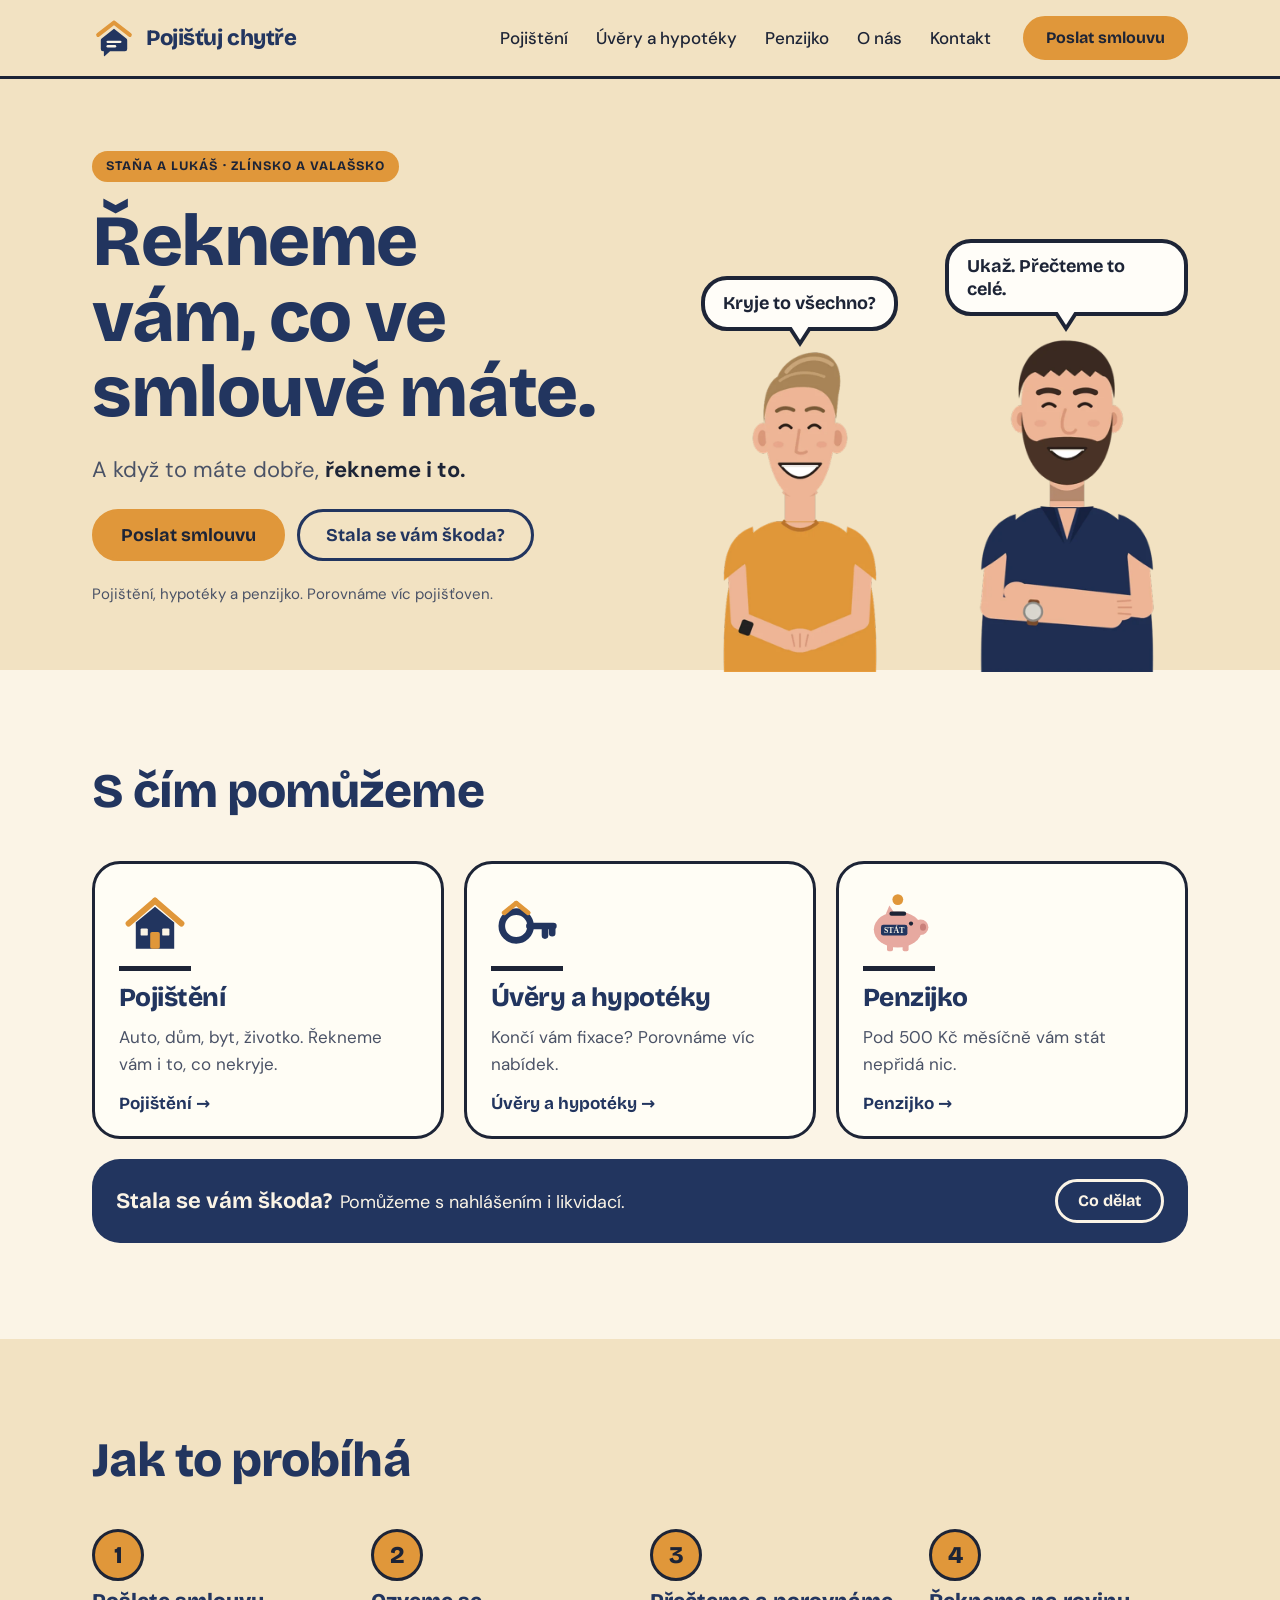
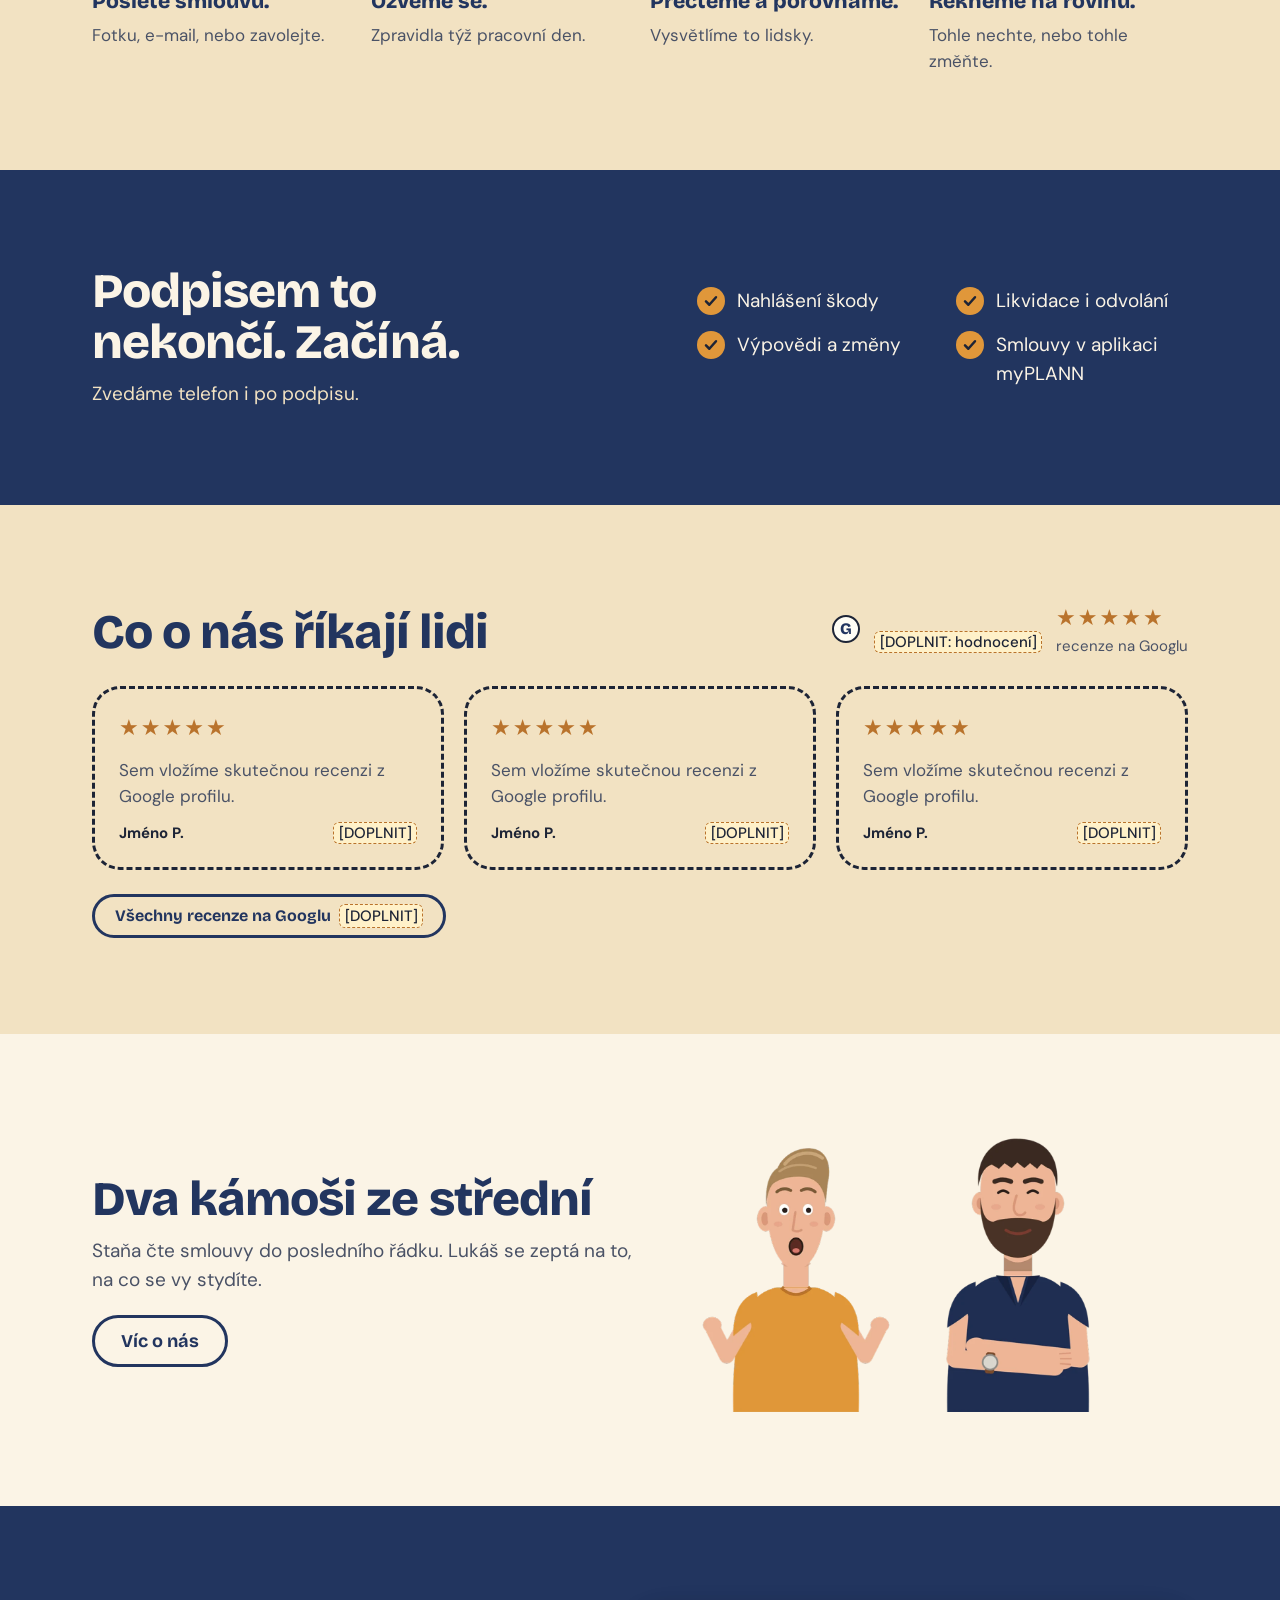
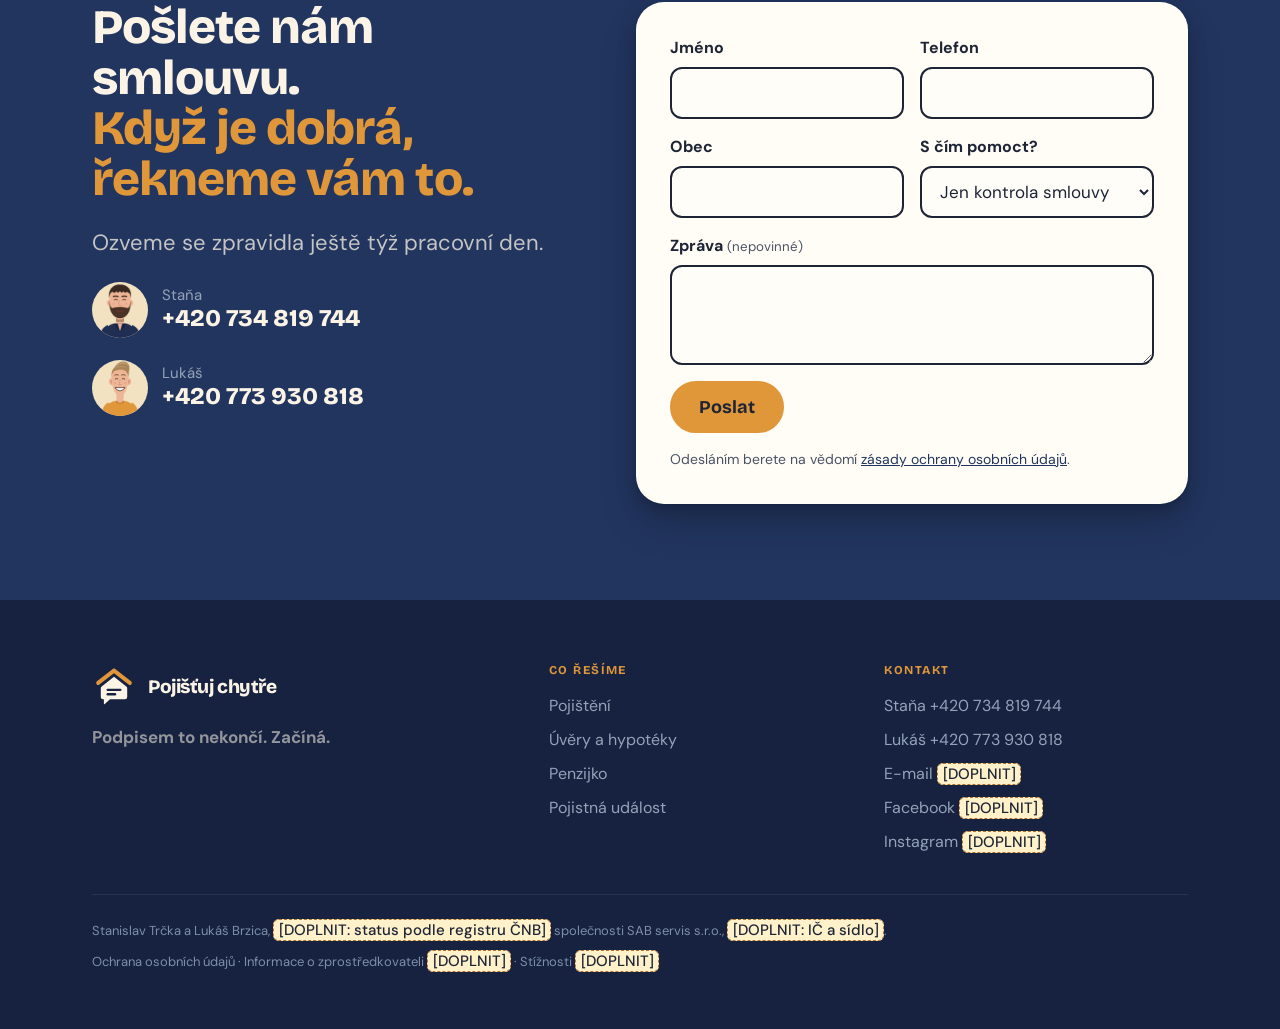
==== commit 0e9c7234: "Aktualizovat postavy na nova kresby (818/799 px) Nove webp (konvertovane z PNG) nahrazuji stare verz" ====
--- a/index.html
+++ b/index.html
@@ -30,7 +30,7 @@
     </div>
     <p class="note">Pojištění, hypotéky a penzijko. Porovnáme víc pojišťoven.</p>
   </div>
-  <div class="stage"><div class="actor"><p class="bubble">Kryje to všechno?</p><img src="assets/postavy/lukas_grin_clasp.webp" width="600" height="840" alt="Kreslený Lukáš"></div><div class="actor"><p class="bubble">Ukaž. Přečteme to celé.</p><img src="assets/postavy/stana_grin_crossed.webp" width="560" height="820" alt="Kreslený Staňa"></div></div>
+  <div class="stage"><div class="actor"><p class="bubble">Kryje to všechno?</p><img src="assets/postavy/lukas_grin_clasp.webp" width="600" height="818" alt="Kreslený Lukáš"></div><div class="actor"><p class="bubble">Ukaž. Přečteme to celé.</p><img src="assets/postavy/stana_grin_crossed.webp" width="560" height="799" alt="Kreslený Staňa"></div></div>
 </div></section>
 
 <section class="section"><div class="wrap">
@@ -76,8 +76,8 @@
     <div class="actions" style="margin-top:8px"><a class="btn btn-secondary" href="o-nas.html">Víc o nás</a></div>
   </div>
   <div class="stage" style="max-width:420px">
-    <div class="actor"><img src="assets/postavy/lukas_wow_shrug.webp" alt="Kreslený Lukáš" width="600" height="840" loading="lazy"></div>
-    <div class="actor"><img src="assets/postavy/stana_smile_crossed.webp" alt="Kreslený Staňa" width="560" height="820" loading="lazy"></div>
+    <div class="actor"><img src="assets/postavy/lukas_wow_shrug.webp" alt="Kreslený Lukáš" width="600" height="818" loading="lazy"></div>
+    <div class="actor"><img src="assets/postavy/stana_smile_crossed.webp" alt="Kreslený Staňa" width="560" height="799" loading="lazy"></div>
   </div>
 </div></section>
 
--- a/styles.css
+++ b/styles.css
@@ -332,3 +332,42 @@
 .calc-result-item strong{font:800 clamp(22px,2.8vw,32px)/1 var(--font-head);color:var(--honey);letter-spacing:-.02em;font-variant-numeric:tabular-nums}
 .calc-note{font-size:14px;color:var(--muted);margin:0}
 @media (max-width:640px){.calc-result{grid-template-columns:1fr}}
+
+/* Kalkulačka v2 – dvě záložky */
+.calc2-tabs{display:flex;flex-wrap:wrap;gap:10px;margin-bottom:28px}
+.calc2-tab{display:inline-flex;align-items:center;justify-content:center;min-height:48px;padding:0 22px;border-radius:var(--radius-pill);font:700 16px/1 var(--font-head);border:3px solid var(--navy);background:transparent;color:var(--navy);cursor:pointer;transition:background .15s,color .15s}
+.calc2-tab[aria-pressed="true"]{background:var(--navy);color:var(--cream)}
+.calc2-tab:focus-visible{outline:3px solid var(--honey);outline-offset:3px}
+.calc2-panel{display:flex;flex-wrap:wrap;gap:28px;align-items:stretch}
+.calc2-panel[hidden]{display:none}
+.calc2-inputs{flex:1 1 440px;background:var(--paper);border:3px solid var(--ink);border-radius:var(--radius-l);padding:clamp(22px,3.5vw,36px);display:flex;flex-direction:column;gap:26px;box-shadow:0 6px 0 var(--ink)}
+.calc2-results{flex:1 1 360px;background:var(--navy);color:var(--cream);border:3px solid var(--ink);border-radius:var(--radius-l);padding:clamp(22px,3.5vw,36px);display:flex;flex-direction:column;gap:22px}
+.calc2-field{display:flex;flex-direction:column;gap:8px}
+.calc2-field-top{display:flex;justify-content:space-between;align-items:baseline;gap:12px;flex-wrap:wrap}
+.calc2-field-top label{font-weight:700;font-size:17px}
+.calc2-num-wrap{display:flex;align-items:center;gap:8px}
+.calc2-num-wrap input[type="number"]{font:700 20px/1 var(--font-head);width:140px;min-height:48px;text-align:right;border:3px solid var(--ink);border-radius:12px;padding:4px 10px;background:var(--paper);color:var(--ink);box-sizing:border-box;-moz-appearance:textfield}
+.calc2-num-wrap input[type="number"]::-webkit-inner-spin-button,.calc2-num-wrap input[type="number"]::-webkit-outer-spin-button{-webkit-appearance:none}
+.calc2-unit{font-weight:700;white-space:nowrap;font-size:15px}
+.calc2-slider{-webkit-appearance:none;appearance:none;width:100%;height:28px;background:transparent;cursor:pointer;margin:0;padding:0}
+.calc2-slider::-webkit-slider-runnable-track{height:8px;border-radius:4px;border:2px solid var(--ink);background:linear-gradient(to right,var(--honey) var(--fill,0%),var(--sand) var(--fill,0%))}
+.calc2-slider::-webkit-slider-thumb{-webkit-appearance:none;width:28px;height:28px;border-radius:50%;background:var(--honey);border:3px solid var(--ink);cursor:pointer;margin-top:-12px}
+.calc2-slider::-moz-range-track{height:8px;border-radius:4px;border:2px solid var(--ink);background:var(--sand)}
+.calc2-slider::-moz-range-thumb{width:28px;height:28px;border-radius:50%;background:var(--honey);border:3px solid var(--ink);cursor:pointer;border-style:solid}
+.calc2-slider:focus-visible{outline:3px solid var(--honey);outline-offset:4px;border-radius:6px}
+.calc2-hint{font-size:14px;color:var(--muted);margin:0}
+.calc2-main{display:flex;flex-direction:column;gap:4px}
+.calc2-main-label{font-size:16px;color:var(--sand)}
+.calc2-main-value{font:800 clamp(38px,5vw,54px)/1 var(--font-head);color:var(--cream);letter-spacing:-.02em;font-variant-numeric:tabular-nums}
+.calc2-sub{display:flex;flex-wrap:wrap;gap:16px 36px}
+.calc2-sub-item{display:flex;flex-direction:column;gap:2px}
+.calc2-sub-label{font-size:16px;color:var(--sand)}
+.calc2-sub-value{font:800 24px/1 var(--font-head);color:var(--cream);letter-spacing:-.02em;font-variant-numeric:tabular-nums}
+.calc2-bar-wrap{display:flex;flex-direction:column;gap:6px}
+.calc2-bar-track{height:22px;border:3px solid var(--ink);border-radius:var(--radius-pill);overflow:hidden;background:var(--honey)}
+.calc2-bar-fill{height:100%;background:var(--cream);transition:width .25s}
+.calc2-bar-labels{display:flex;justify-content:space-between;font-size:14px;color:var(--sand)}
+.calc2-verdict{font:700 18px/1.4 var(--font-head);color:var(--cream)}
+.calc2-note{font-size:14px;color:var(--muted);margin-top:16px;max-width:80ch}
+.calc2-results .btn{align-self:flex-start;margin-top:auto}
+@media (max-width:640px){.calc2-num-wrap input[type="number"]{width:110px;font-size:17px}}
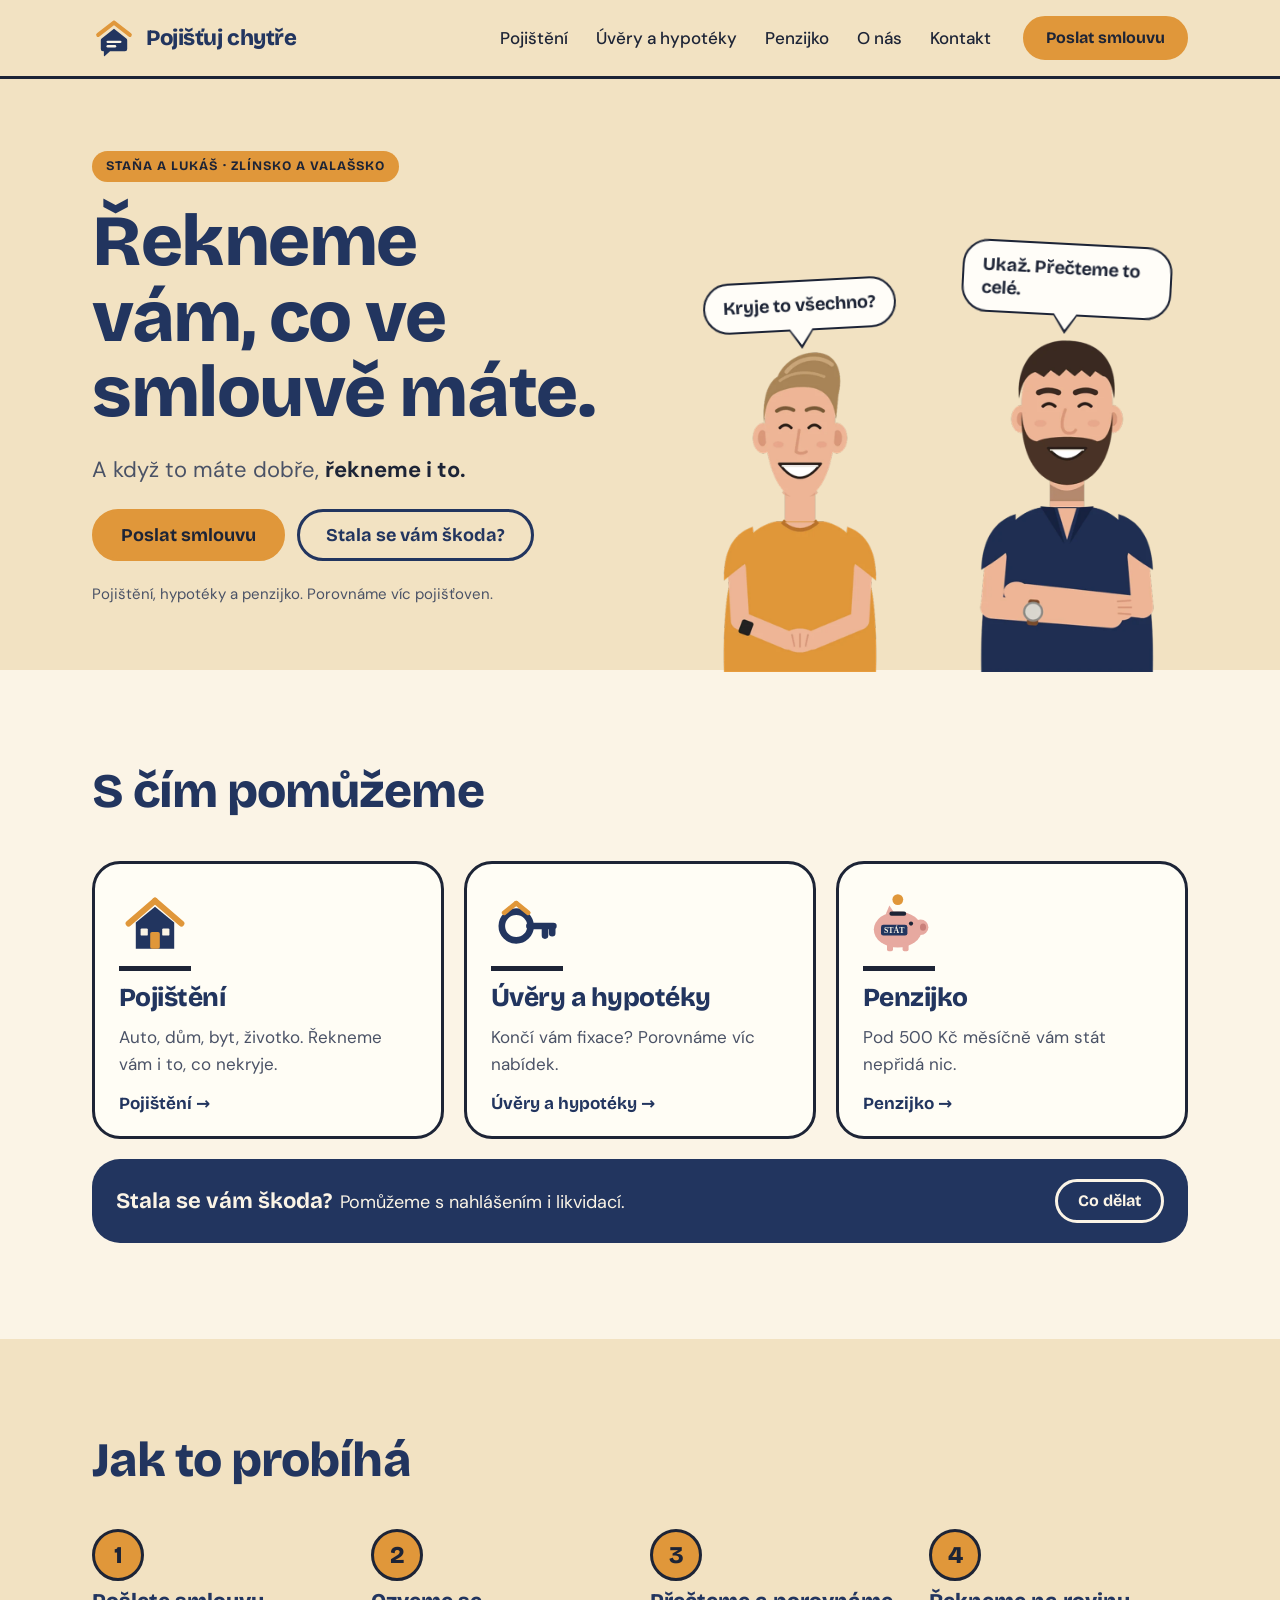
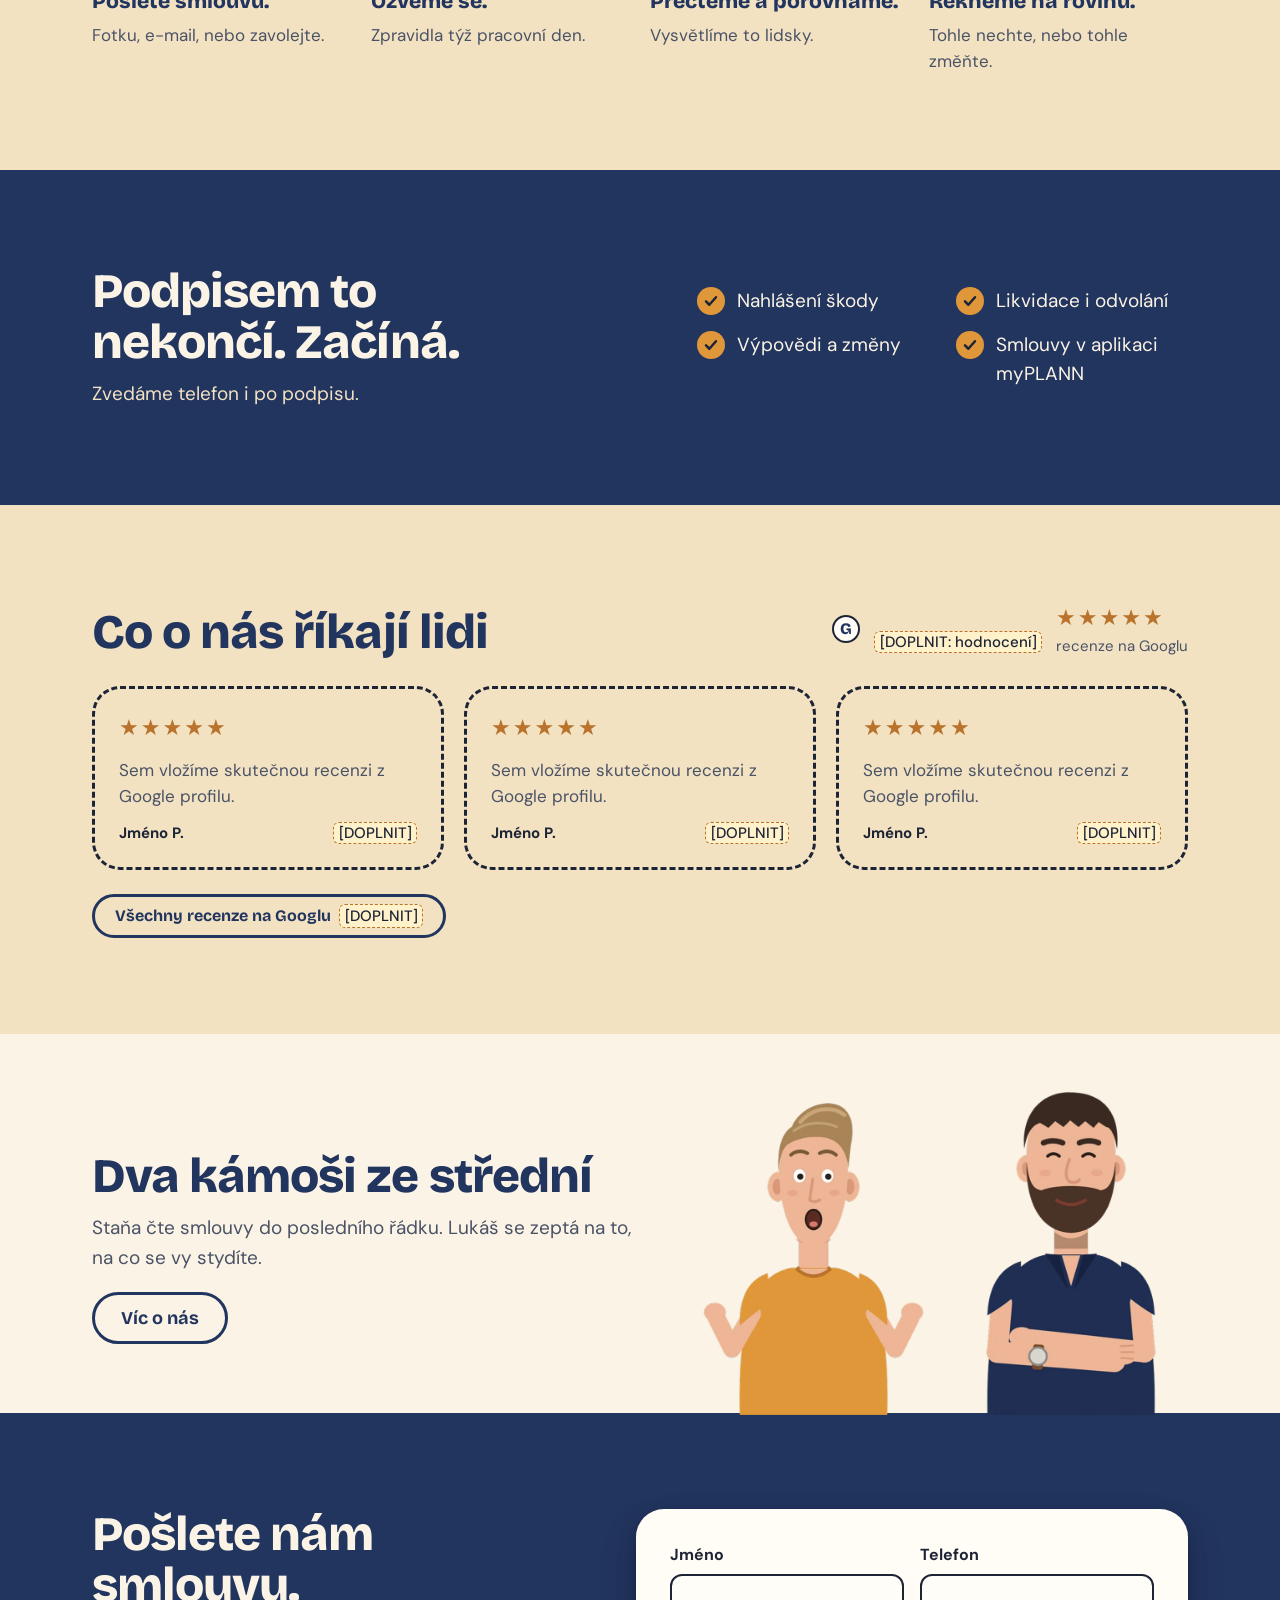
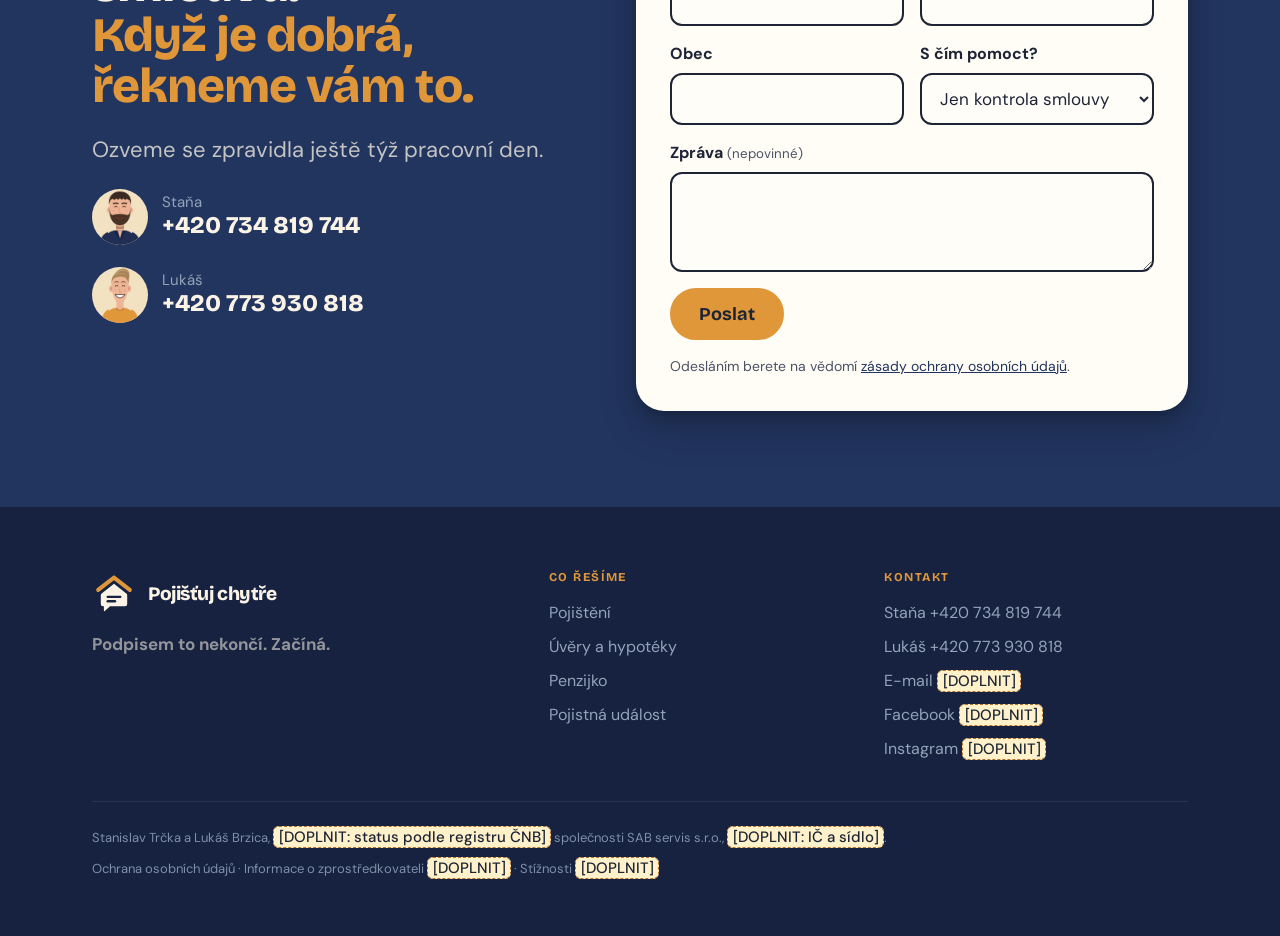
==== commit 2fe75634: "fix: sekce Dva kámoši – padding top 48px/bottom 0, stage max-width 600px Co-Authored-By: Claude Sonn" ====
--- a/index.html
+++ b/index.html
@@ -69,13 +69,13 @@
   <div class="actions" style="margin-top:24px"><span class="btn btn-secondary btn-small" aria-disabled="true">Všechny recenze na Googlu <span class="todo">[DOPLNIT]</span></span></div>
 </div></section>
 
-<section class="section"><div class="wrap split">
+<section class="section" style="padding-top:48px;padding-bottom:0"><div class="wrap split">
   <div class="section-head" style="margin:0">
     <h2>Dva kámoši ze střední</h2>
     <p>Staňa čte smlouvy do posledního řádku. Lukáš se zeptá na to, na co se vy stydíte.</p>
     <div class="actions" style="margin-top:8px"><a class="btn btn-secondary" href="o-nas.html">Víc o nás</a></div>
   </div>
-  <div class="stage" style="max-width:420px">
+  <div class="stage" style="max-width: 600px;">
     <div class="actor"><img src="assets/postavy/lukas_wow_shrug.webp" alt="Kreslený Lukáš" width="600" height="818" loading="lazy"></div>
     <div class="actor"><img src="assets/postavy/stana_smile_crossed.webp" alt="Kreslený Staňa" width="560" height="799" loading="lazy"></div>
   </div>
--- a/styles.css
+++ b/styles.css
@@ -100,14 +100,17 @@
 .stage{display:grid;grid-template-columns:1fr 1fr;gap:clamp(8px,2vw,24px);align-items:end;min-width:0}
 .actor{display:flex;flex-direction:column;align-items:center;gap:14px;min-width:0}
 .actor img{width:100%;max-width:240px;margin-bottom:-2px}
-.bubble{position:relative;background:var(--bubble);border:4px solid var(--ink);border-radius:26px;padding:12px 18px;font:700 clamp(15px,1.6vw,18px)/1.25 var(--font-head);color:var(--ink);max-width:250px;text-align:left}
+.bubble{position:relative;background:var(--bubble);border:2px solid var(--ink);border-radius:26px;padding:12px 18px;font:700 clamp(15px,1.6vw,18px)/1.25 var(--font-head);color:var(--ink);width:fit-content;max-width:210px;text-align:left}
 .bubble::before,.bubble::after{content:"";position:absolute;left:50%;transform:translateX(-50%);border-style:solid}
 .bubble::before{bottom:-20px;border-width:20px 13px 0 13px;border-color:var(--ink) transparent transparent transparent}
-.bubble::after{bottom:-13px;border-width:14px 9px 0 9px;border-color:var(--bubble) transparent transparent transparent}
+.bubble::after{bottom:-16px;border-width:17px 12px 0 12px;border-color:var(--bubble) transparent transparent transparent}
+.actor:nth-child(1) .bubble{transform:rotate(-3deg)}
+.actor:nth-child(2) .bubble{transform:rotate(3deg)}
 @media (prefers-reduced-motion:no-preference){
-  .bubble{animation:pop .35s ease-out both}
-  .actor:nth-child(2) .bubble{animation-delay:.25s}
-  @keyframes pop{from{transform:scale(.9)}to{transform:scale(1)}}
+  .actor:nth-child(1) .bubble{animation:pop-left .35s ease-out both}
+  .actor:nth-child(2) .bubble{animation:pop-right .35s ease-out both;animation-delay:.25s}
+  @keyframes pop-left{from{transform:scale(.9) rotate(-3deg)}to{transform:scale(1) rotate(-3deg)}}
+  @keyframes pop-right{from{transform:scale(.9) rotate(3deg)}to{transform:scale(1) rotate(3deg)}}
 }
 
 @media (max-width:820px){
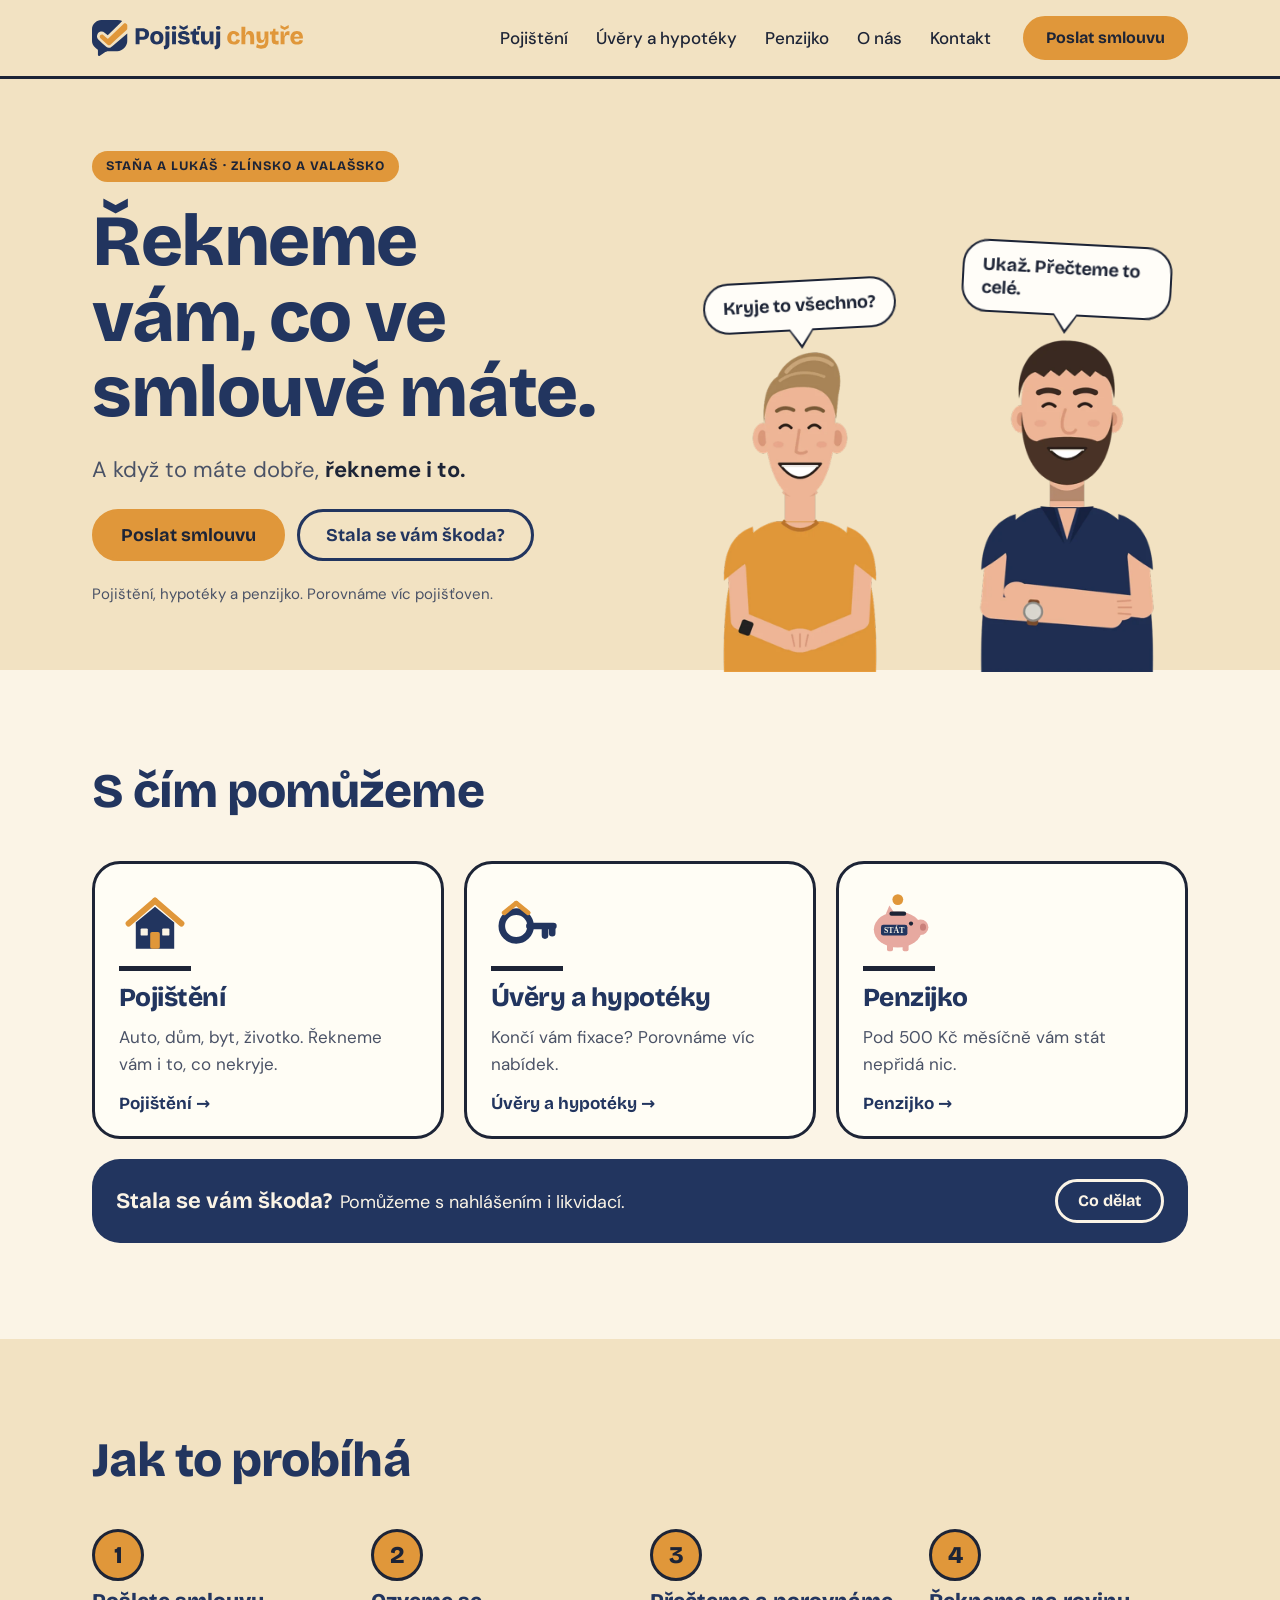
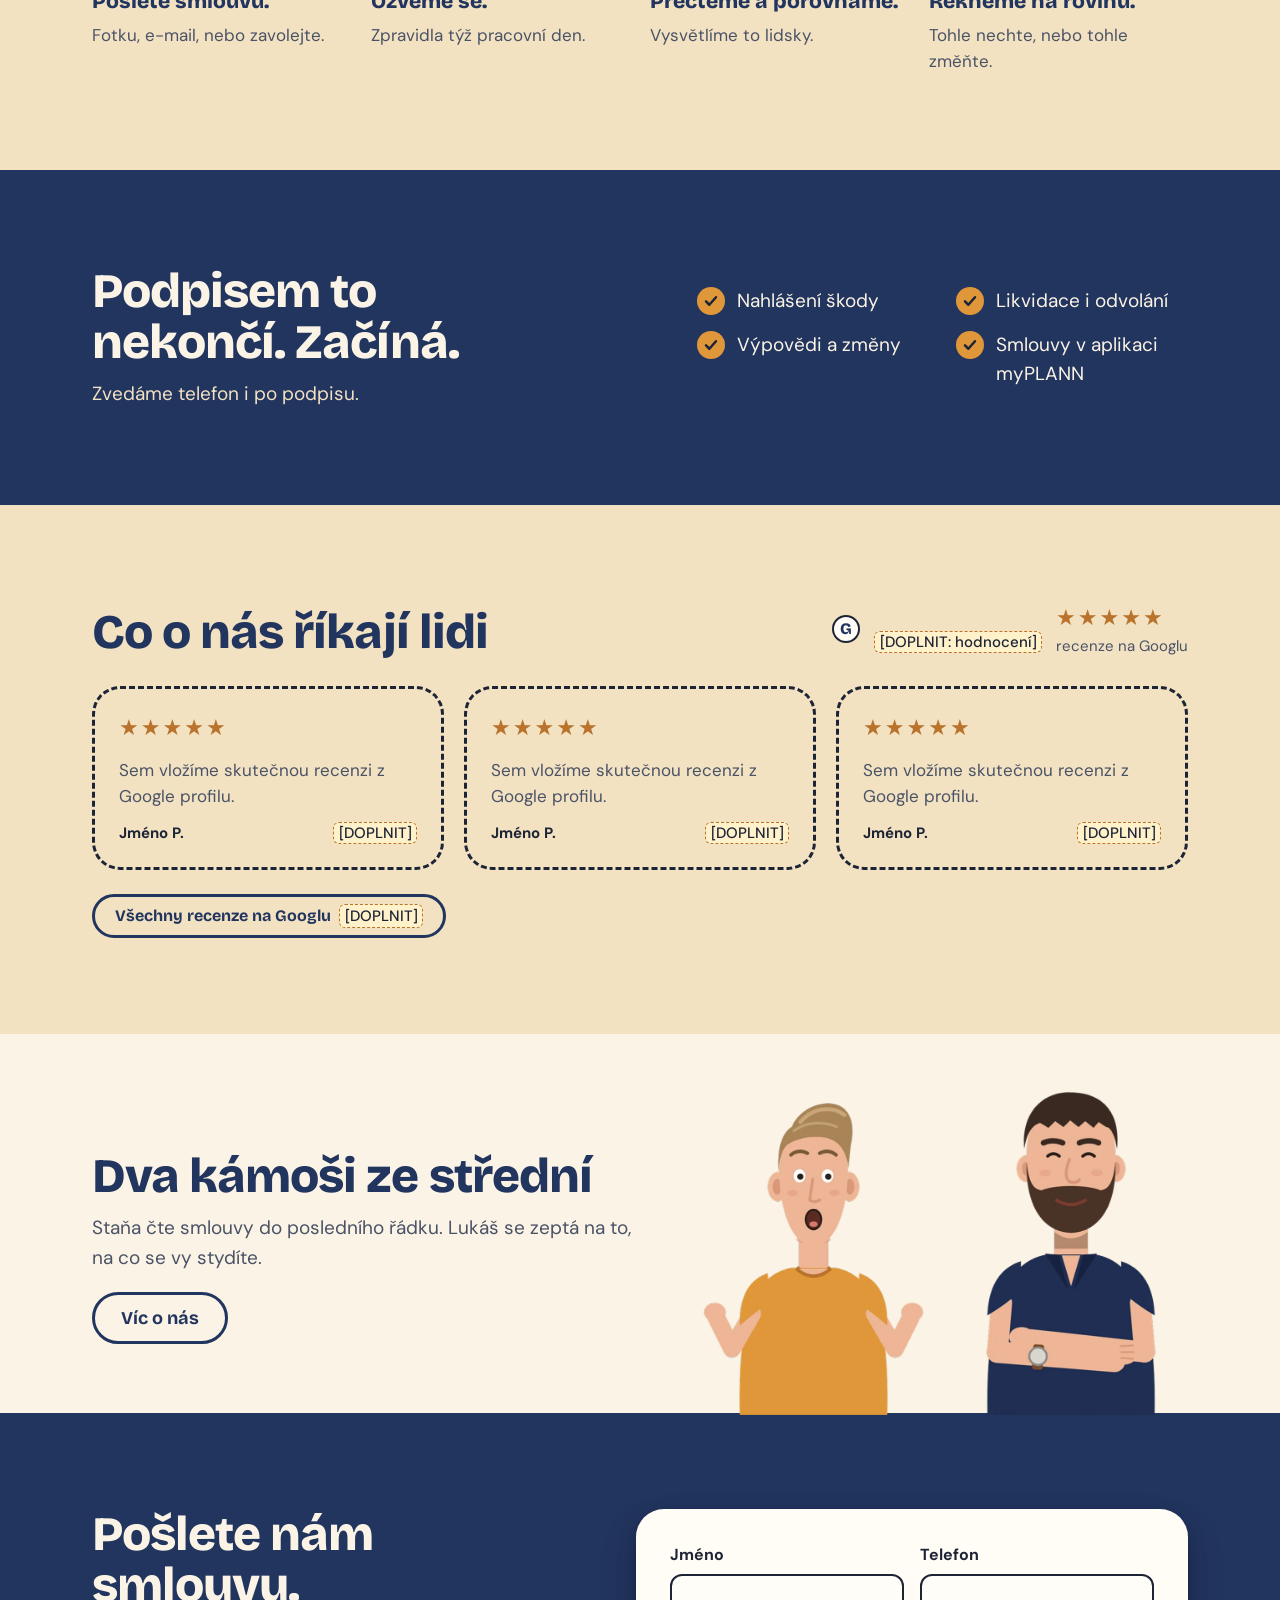
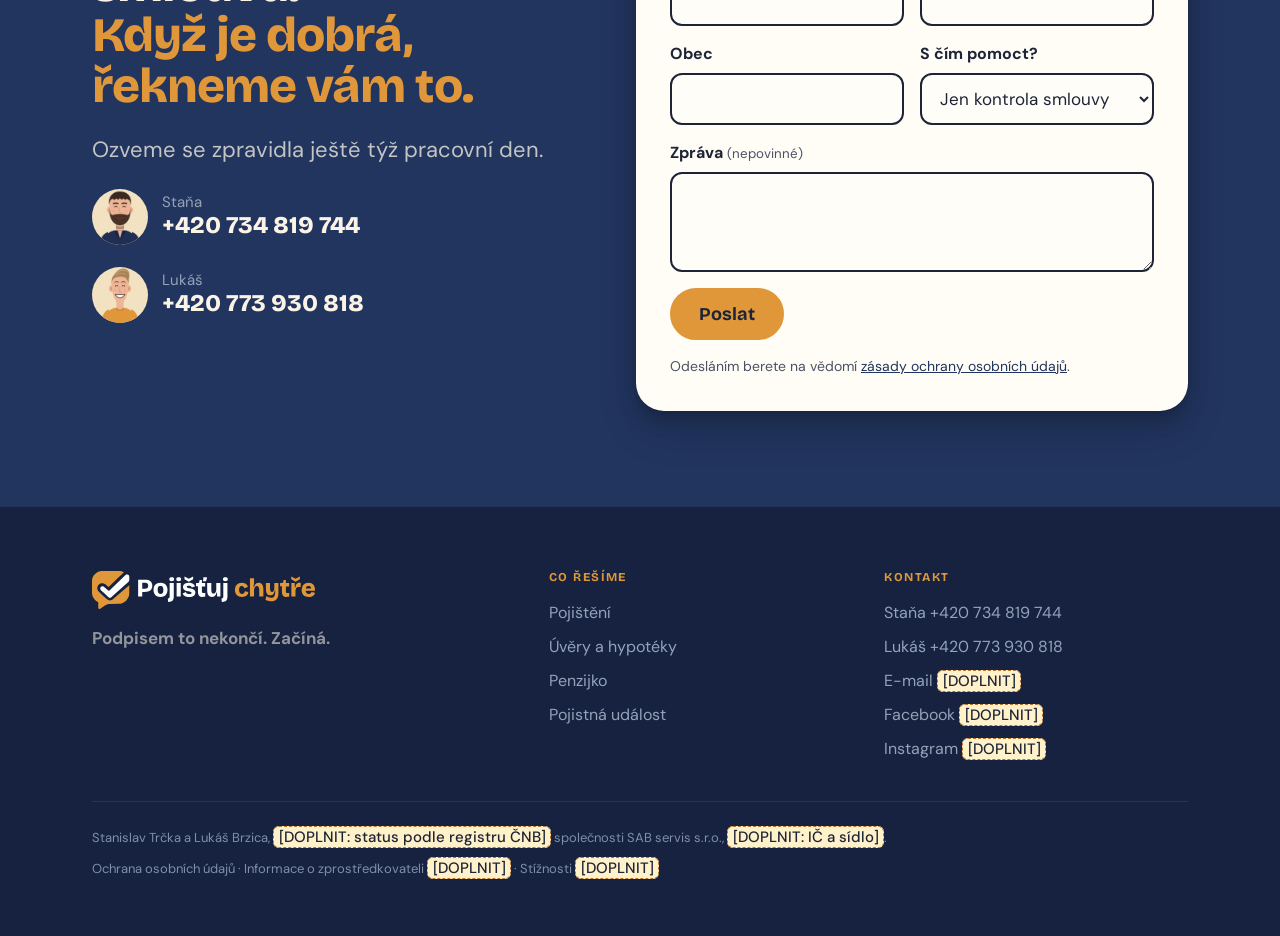
==== commit cfb001cd: "feat: nasadit skutečné SVG logo do hlavičky a patičky přejmenování souborů (mezery → pomlčky), nahra" ====
--- a/index.html
+++ b/index.html
@@ -13,7 +13,7 @@
 <link rel="canonical" href="https://pojistujchytre.cz/">
 <a class="skip" href="#obsah">Přeskočit na obsah</a>
 <header class="header"><div class="wrap">
-  <a class="logo" href="index.html" aria-label="Pojišťuj chytře, úvod"><svg viewBox="0 0 200 200" aria-hidden="true"><path d="M100 30 L172 86M100 30 L28 86" stroke="#E0973A" stroke-width="18" stroke-linecap="round" fill="none"/><path d="M100 58 L156 102 Q160 105 160 110 L160 150 Q160 160 150 160 L82 160 L58 182 Q54 185 54 180 L54 160 L50 160 Q40 160 40 150 L40 110 Q40 105 44 102 Z" fill="#22355F"/><rect x="66" y="112" width="68" height="11" rx="5.5" fill="#FBF4E6"/><rect x="66" y="132" width="44" height="11" rx="5.5" fill="#FBF4E6"/></svg><span>Pojišťuj chytře</span></a>
+  <a class="logo" href="index.html" aria-label="Pojišťuj chytře, úvod"><img src="assets/logo/logo-hlavni.svg" alt="Pojišťuj chytře" height="36"></a>
   <nav class="nav" id="menu" aria-label="Hlavní menu"><ul><li><a href="pojisteni.html">Pojištění</a></li><li><a href="uvery-a-hypoteky.html">Úvěry a hypotéky</a></li><li><a href="penzijko.html">Penzijko</a></li><li><a href="o-nas.html">O nás</a></li><li><a href="kontakt.html">Kontakt</a></li></ul></nav>
   <a class="btn btn-primary btn-small" href="#formular">Poslat smlouvu</a>
   <button class="menu-toggle" type="button" aria-controls="menu" aria-expanded="false" aria-label="Menu"><span></span></button>
@@ -108,7 +108,7 @@
 </main>
 <footer class="footer"><div class="wrap">
   <div class="footer-top">
-    <div><a class="logo" href="index.html"><svg viewBox="0 0 200 200" aria-hidden="true"><path d="M100 30 L172 86M100 30 L28 86" stroke="#E0973A" stroke-width="18" stroke-linecap="round" fill="none"/><path d="M100 58 L156 102 Q160 105 160 110 L160 150 Q160 160 150 160 L82 160 L58 182 Q54 185 54 180 L54 160 L50 160 Q40 160 40 150 L40 110 Q40 105 44 102 Z" fill="#22355F"/><rect x="66" y="112" width="68" height="11" rx="5.5" fill="#FBF4E6"/><rect x="66" y="132" width="44" height="11" rx="5.5" fill="#FBF4E6"/></svg><span>Pojišťuj chytře</span></a><p class="claim">Podpisem to nekončí. Začíná.</p></div>
+    <div><a class="logo" href="index.html"><img src="assets/logo/logo-vedlejsi.svg" alt="Pojišťuj chytře" height="36"></a><p class="claim">Podpisem to nekončí. Začíná.</p></div>
     <div><h3>Co řešíme</h3><ul><li><a href="pojisteni.html">Pojištění</a></li><li><a href="uvery-a-hypoteky.html">Úvěry a hypotéky</a></li><li><a href="penzijko.html">Penzijko</a></li><li><a href="pojisteni.html#skoda">Pojistná událost</a></li></ul></div>
     <div><h3>Kontakt</h3><ul><li>Staňa <a href="tel:+420734819744">+420 734 819 744</a></li><li>Lukáš <a href="tel:+420773930818">+420 773 930 818</a></li><li>E-mail <span class="todo">[DOPLNIT]</span></li><li>Facebook <span class="todo">[DOPLNIT]</span></li><li>Instagram <span class="todo">[DOPLNIT]</span></li></ul></div>
   </div>
--- a/styles.css
+++ b/styles.css
@@ -53,8 +53,8 @@
 /* Hlavička */
 .header{position:sticky;top:env(safe-area-inset-top,0px);z-index:50;background:#f2e2c2;border-bottom:3px solid var(--ink)}
 .header .wrap{display:flex;align-items:center;gap:20px;min-height:76px}
-.logo{display:flex;align-items:center;gap:10px;text-decoration:none;color:var(--navy);font:800 22px/1 var(--font-head);letter-spacing:-.02em;white-space:nowrap}
-.logo svg{width:44px;height:44px;flex:none}
+.logo{display:flex;align-items:center;text-decoration:none}
+.logo img{height:36px;width:auto;flex:none}
 .nav{margin-left:auto}
 .nav ul{display:flex;gap:4px;list-style:none;margin:0;padding:0}
 .nav a{display:block;padding:10px 12px;border-radius:var(--radius-s);text-decoration:none;color:var(--ink);font-weight:500;font-size:17px}
@@ -77,12 +77,11 @@
   html:not(.js) .nav{order:3;width:100%;margin:0 0 8px}
 }
 @media (max-width:520px){
-  .logo span{font-size:18px}
-  .logo svg{width:38px;height:38px}
+  .logo img{height:30px}
   .header .btn{padding:0 16px;font-size:15px;min-height:44px}
   .header .wrap{gap:10px}
 }
-@media (max-width:380px){.logo span{display:none}}
+@media (max-width:380px){.logo img{height:26px}}
 
 /* Linka země */
 .ground{border-top:var(--ground) solid var(--ink);background:var(--sand);height:40px}
@@ -261,13 +260,7 @@
 .footer ul li{color:#94A3B8}
 .footer a{color:#94A3B8;text-decoration:none;transition:color .15s}
 .footer a:hover{color:var(--cream)}
-/* Logo */
-.footer .logo{color:var(--cream);gap:12px}
-.footer .logo span{font-size:19px}
-.footer .logo svg path:nth-child(2){fill:var(--cream)}
-.footer .logo svg rect{fill:#162240}
-.footer .logo:hover{color:var(--honey)}
-.footer .logo:hover svg path:nth-child(2){fill:var(--honey)}
+.footer .logo img{height:38px}
 /* Claim: cream #FBF4E6 na #162240 = 15:1 ✓ */
 .footer .claim{font:700 17px/1.55 var(--font-body);color:var(--cream);opacity:.55;margin-top:16px;max-width:28ch}
 /* Legal: #7E8FA6 na #162240 = 5.2:1 ✓ */
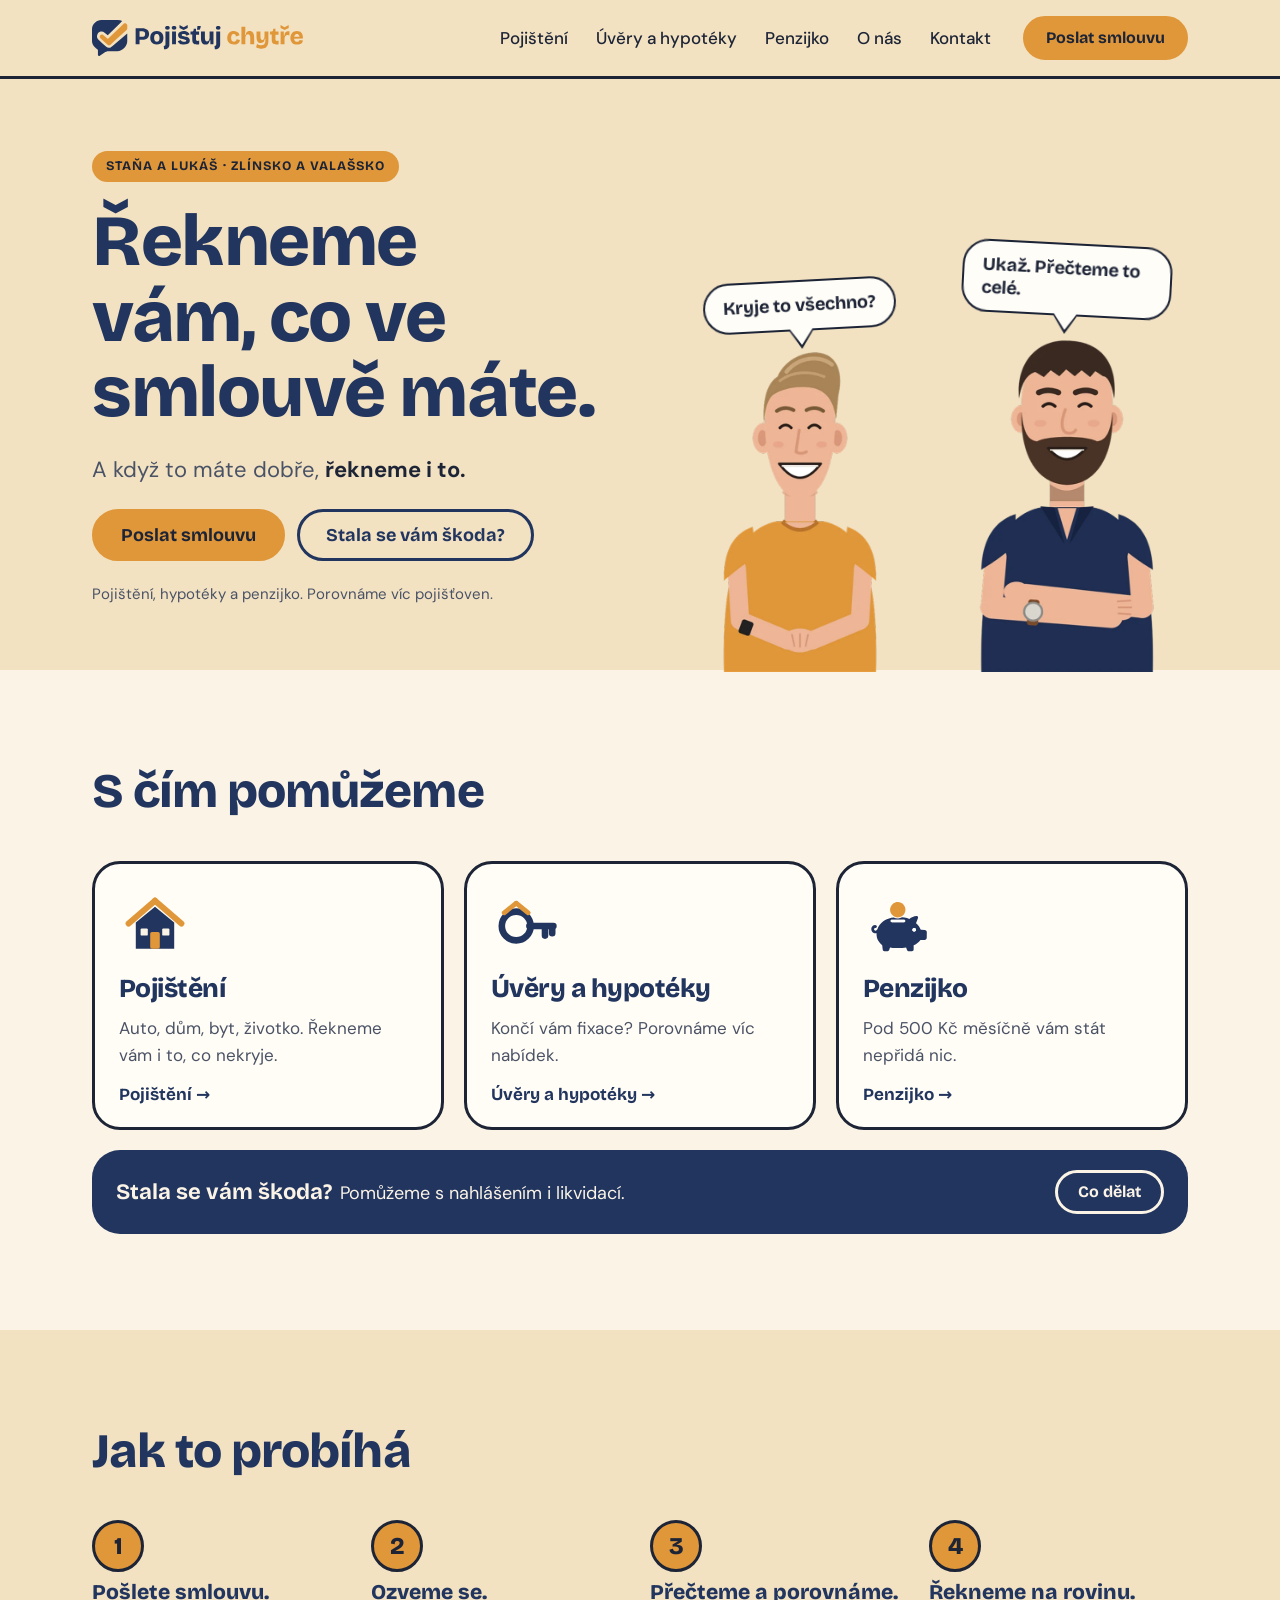
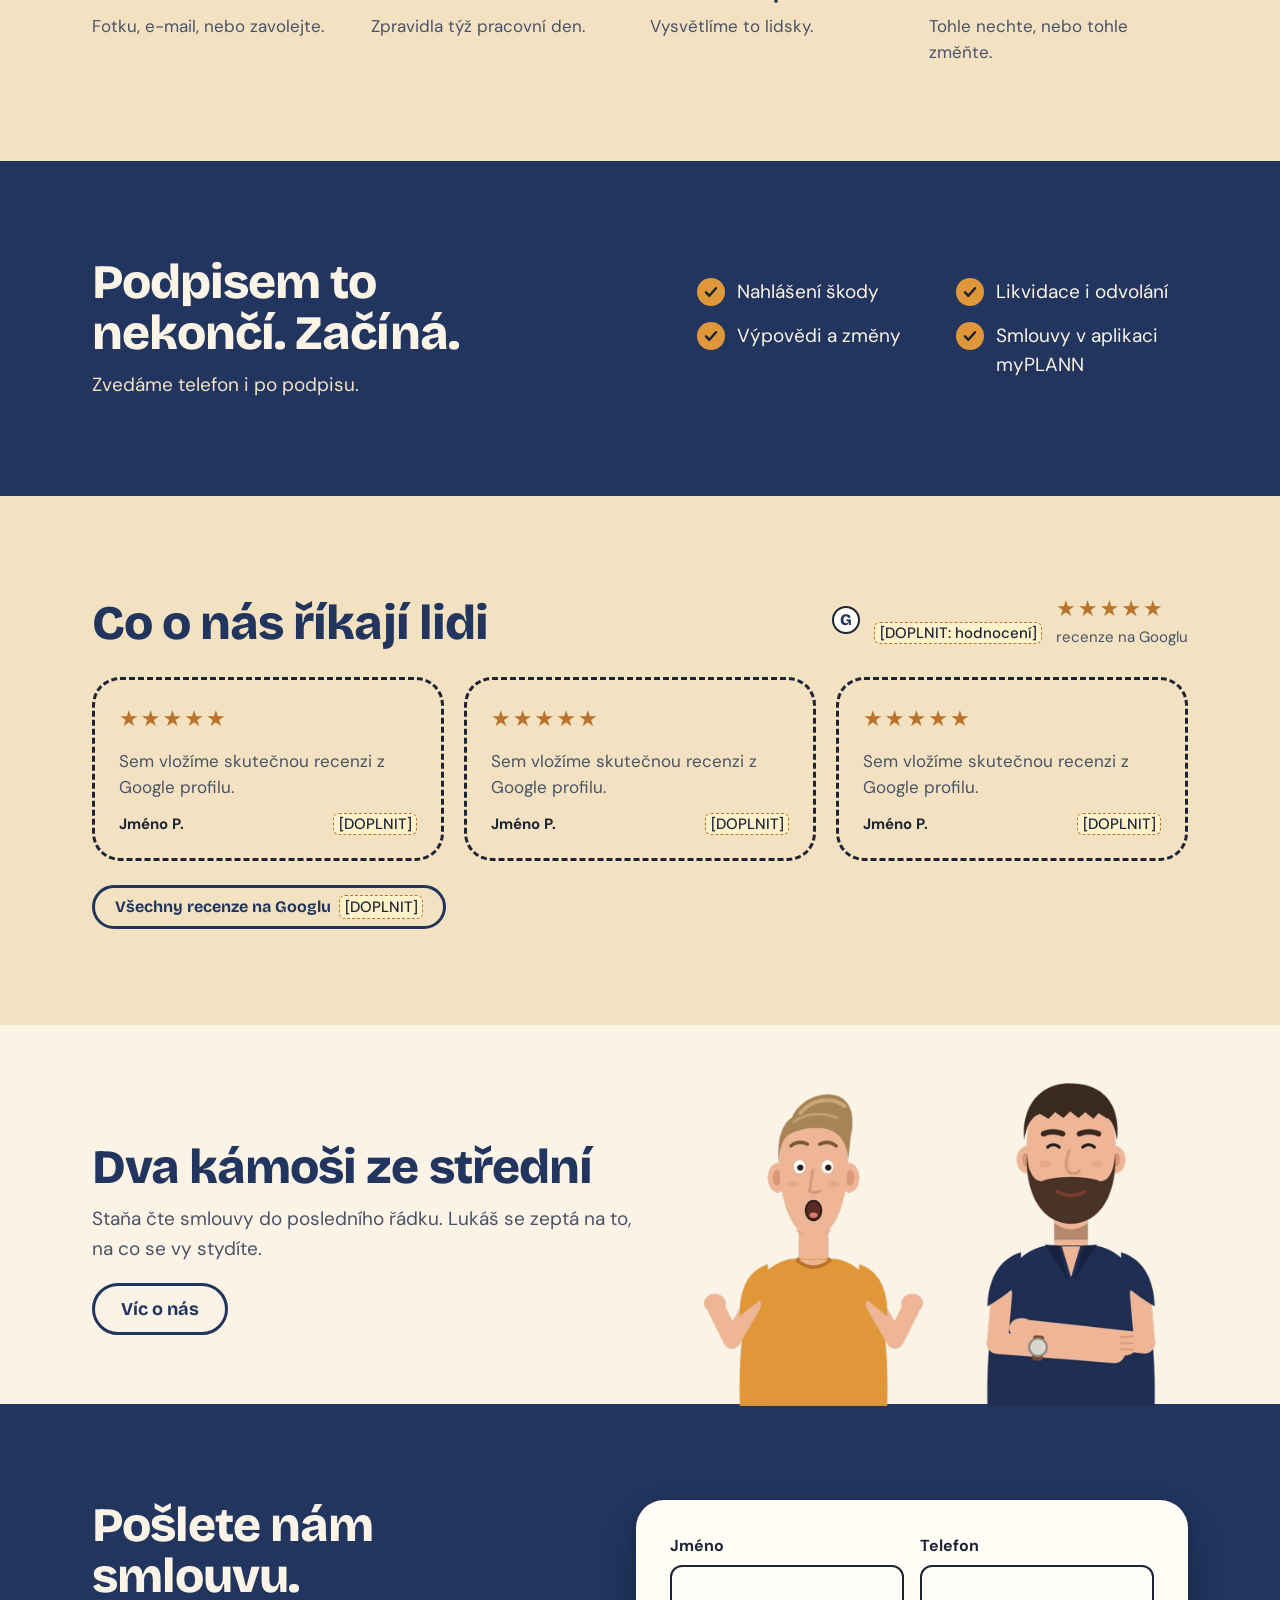
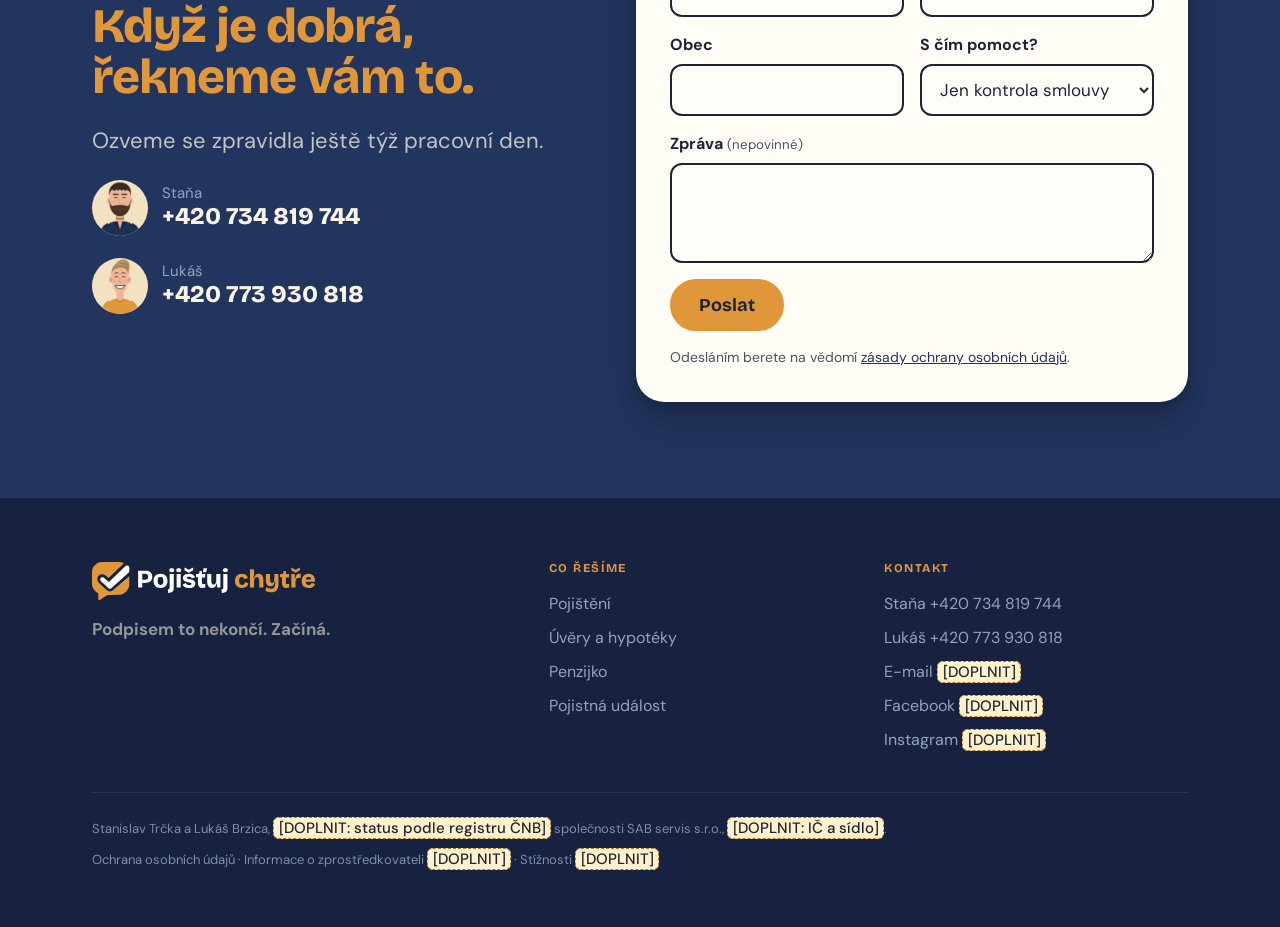
==== commit 1d9f6e8f: "feat: CTA tlačítko přesunout z headeru do burger menu na mobilu Co-Authored-By: Claude Sonnet 4.6 <n" ====
--- a/index.html
+++ b/index.html
@@ -14,7 +14,7 @@
 <a class="skip" href="#obsah">Přeskočit na obsah</a>
 <header class="header"><div class="wrap">
   <a class="logo" href="index.html" aria-label="Pojišťuj chytře, úvod"><img src="assets/logo/logo-hlavni.svg" alt="Pojišťuj chytře" height="36"></a>
-  <nav class="nav" id="menu" aria-label="Hlavní menu"><ul><li><a href="pojisteni.html">Pojištění</a></li><li><a href="uvery-a-hypoteky.html">Úvěry a hypotéky</a></li><li><a href="penzijko.html">Penzijko</a></li><li><a href="o-nas.html">O nás</a></li><li><a href="kontakt.html">Kontakt</a></li></ul></nav>
+  <nav class="nav" id="menu" aria-label="Hlavní menu"><ul><li><a href="pojisteni.html">Pojištění</a></li><li><a href="uvery-a-hypoteky.html">Úvěry a hypotéky</a></li><li><a href="penzijko.html">Penzijko</a></li><li><a href="o-nas.html">O nás</a></li><li><a href="kontakt.html">Kontakt</a></li><li class="nav-cta"><a class="btn btn-primary" href="#formular">Poslat smlouvu</a></li></ul></nav>
   <a class="btn btn-primary btn-small" href="#formular">Poslat smlouvu</a>
   <button class="menu-toggle" type="button" aria-controls="menu" aria-expanded="false" aria-label="Menu"><span></span></button>
 </div></header>
--- a/styles.css
+++ b/styles.css
@@ -68,14 +68,17 @@
 @media (max-width:980px){
   .header .btn{margin-left:auto}
   .js .menu-toggle{display:block;margin-left:0}
+  .js .header .btn{display:none}
   .js .nav{position:absolute;left:0;right:0;top:100%;background:#f2e2c2;border-bottom:3px solid var(--ink);display:none}
   .js .nav.open{display:block}
   .js .nav ul{flex-direction:column;padding:8px var(--gutter) 16px}
   .js .nav a{padding:14px 12px;font-size:19px}
+  .js .nav-cta{display:block;padding:4px var(--gutter) 16px}
   .nav ul{flex-wrap:wrap}
   .header .wrap{flex-wrap:wrap}
   html:not(.js) .nav{order:3;width:100%;margin:0 0 8px}
 }
+.nav-cta{display:none}
 @media (max-width:520px){
   .logo img{height:30px}
   .header .btn{padding:0 16px;font-size:15px;min-height:44px}
@@ -134,7 +137,7 @@
 .tiles-4{grid-template-columns:repeat(4,1fr)}
 .tile{display:flex;flex-direction:column;gap:12px;background:var(--paper);border:3px solid var(--ink);border-radius:var(--radius-l);padding:26px 24px 24px;color:var(--ink);text-decoration:none;min-width:0;transition:transform .15s,box-shadow .15s}
 a.tile:hover{transform:translateY(-4px);box-shadow:0 6px 0 var(--ink)}
-.tile-icon{width:72px;height:72px;border-bottom:5px solid var(--ink);padding-bottom:4px;box-sizing:content-box}
+.tile-icon{width:72px;height:72px}
 .tile p{color:var(--muted);font-size:17px}
 .tile .more{margin-top:auto;padding-top:6px;font:700 17px/1 var(--font-head);color:var(--navy)}
 @media (max-width:1000px){.tiles-4{grid-template-columns:repeat(2,1fr)}}
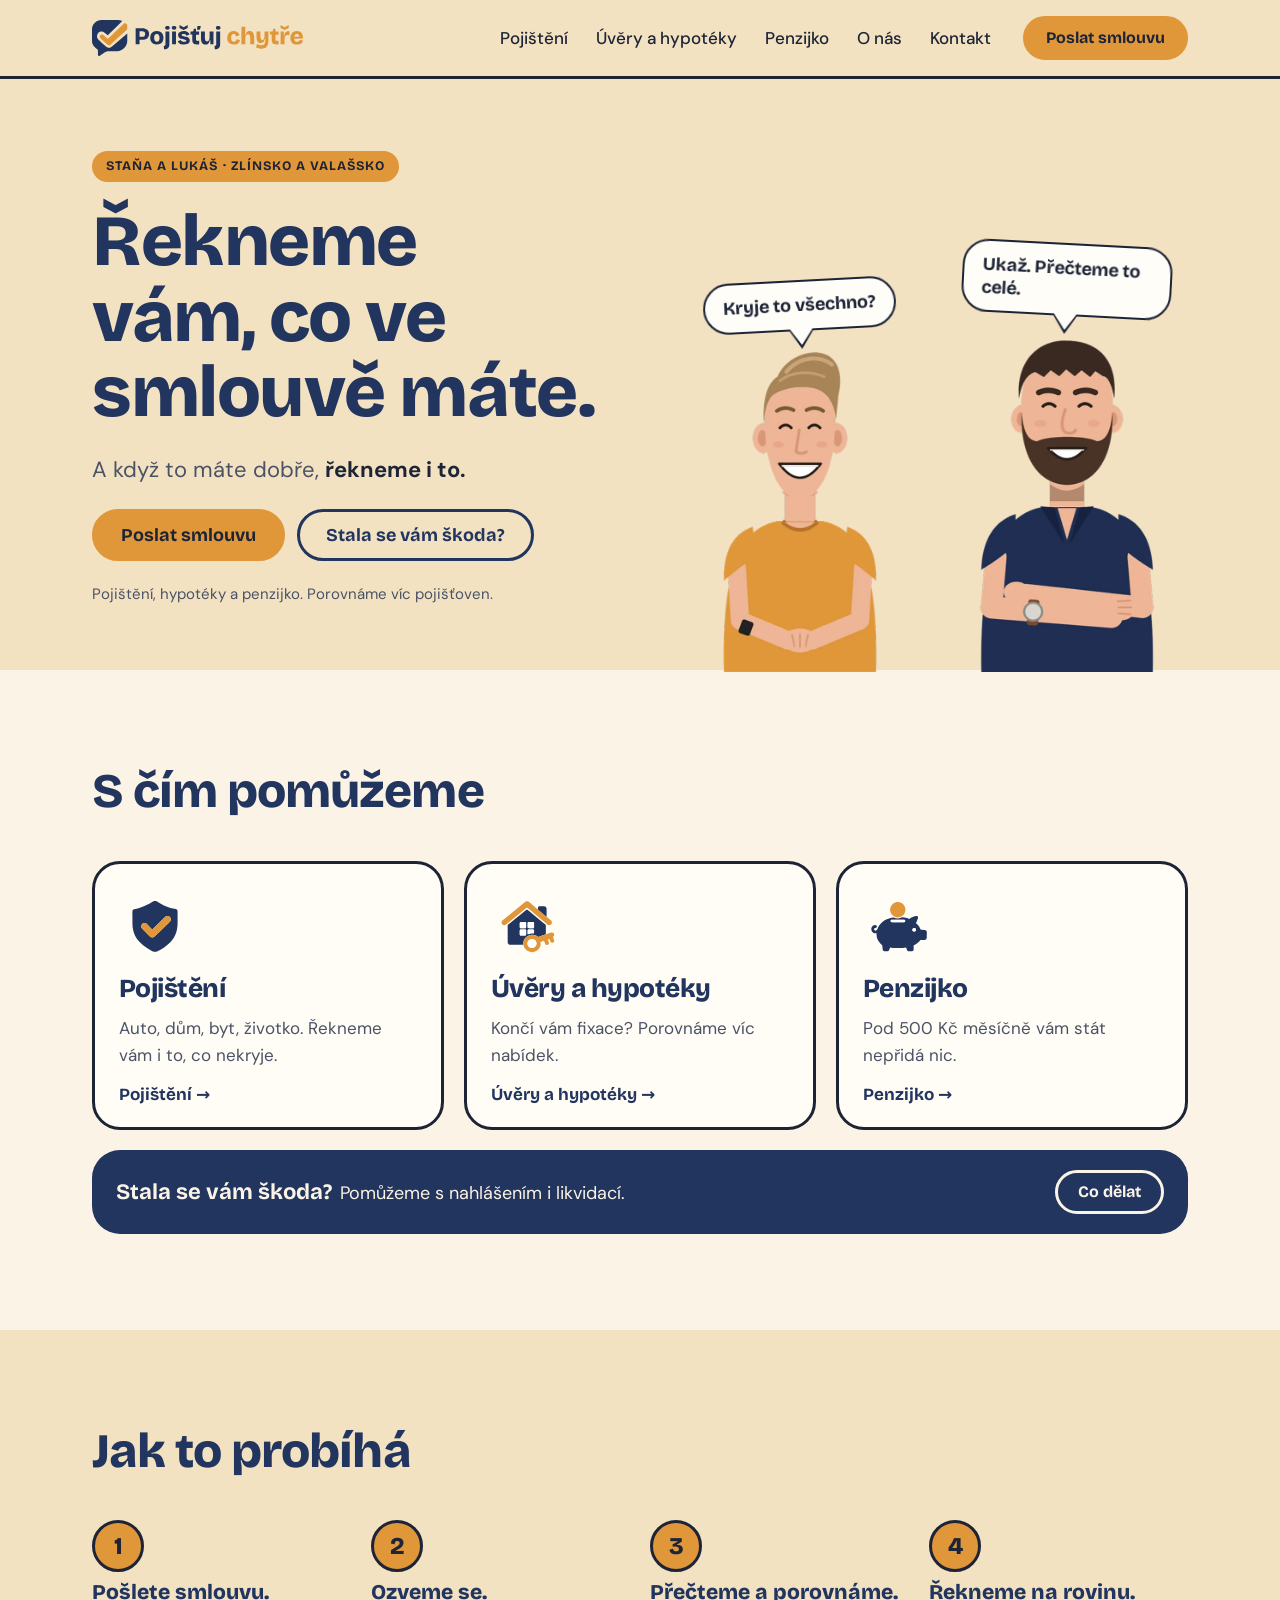
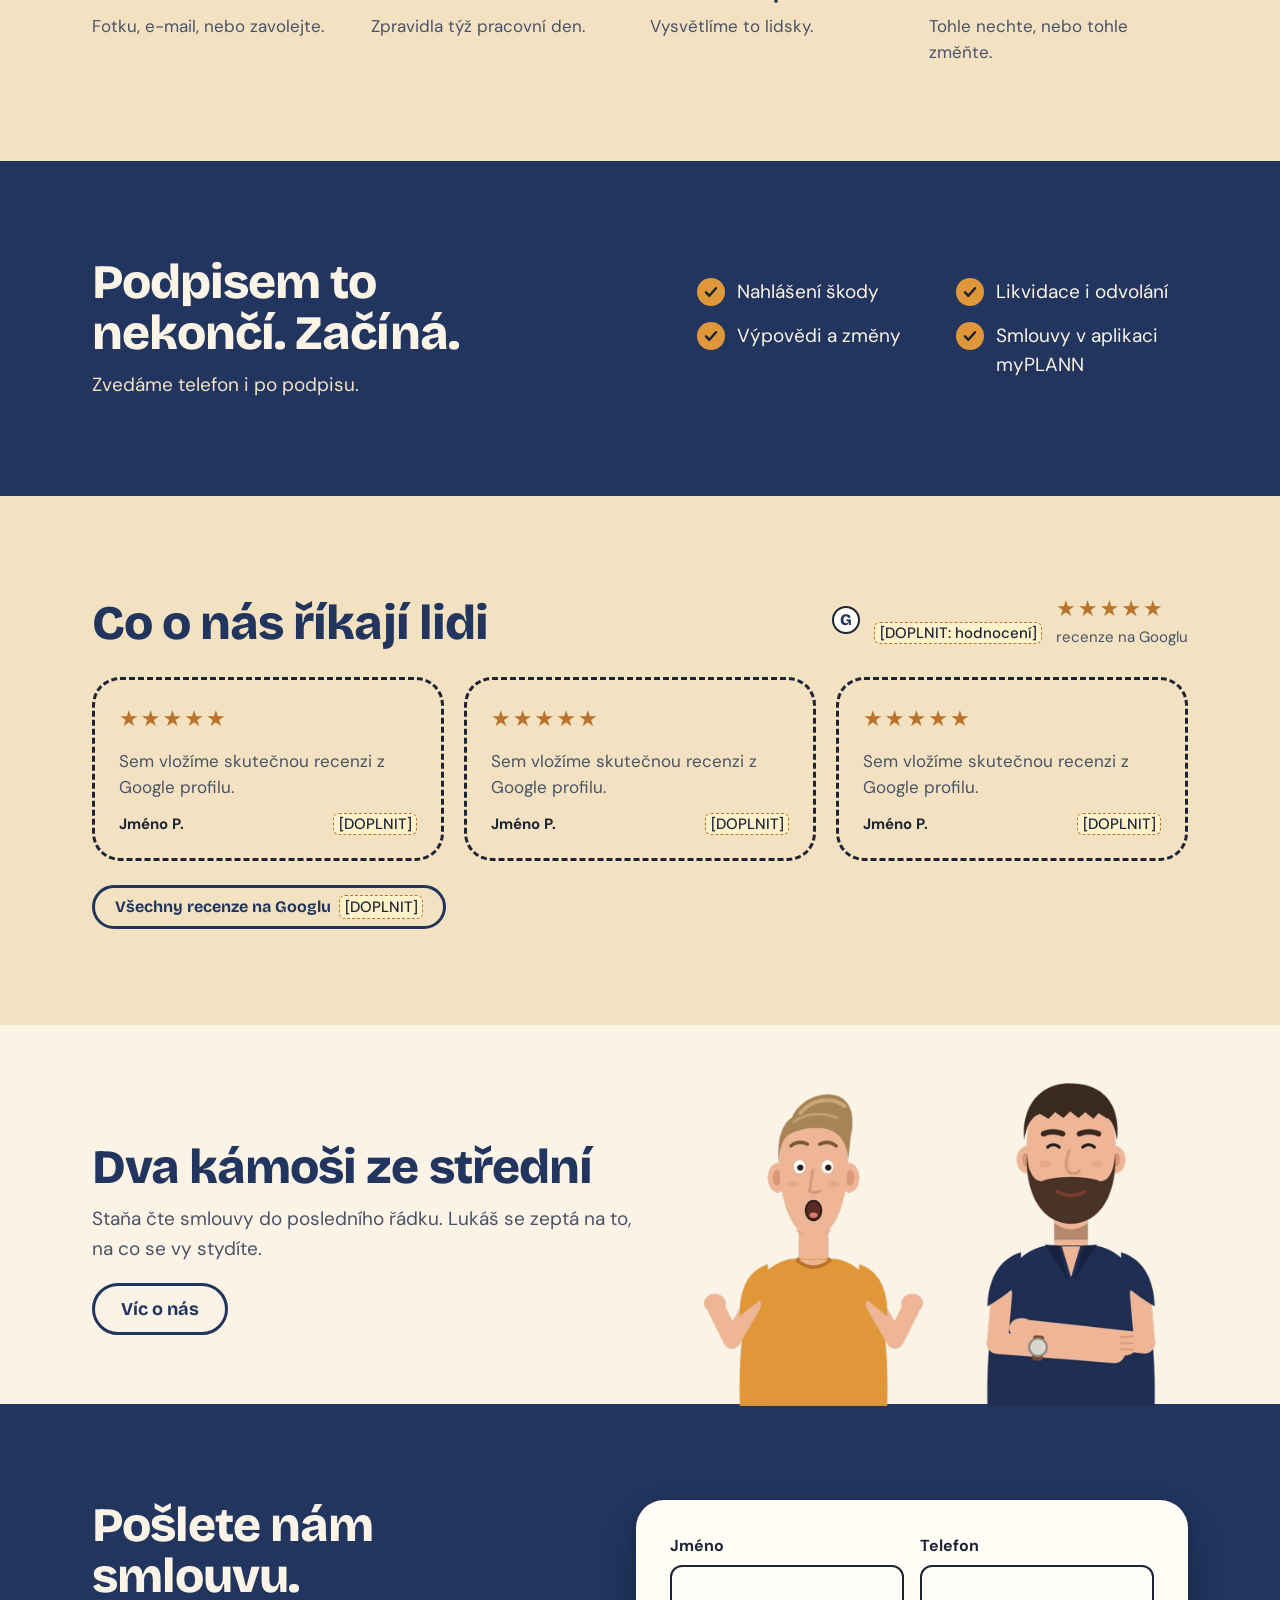
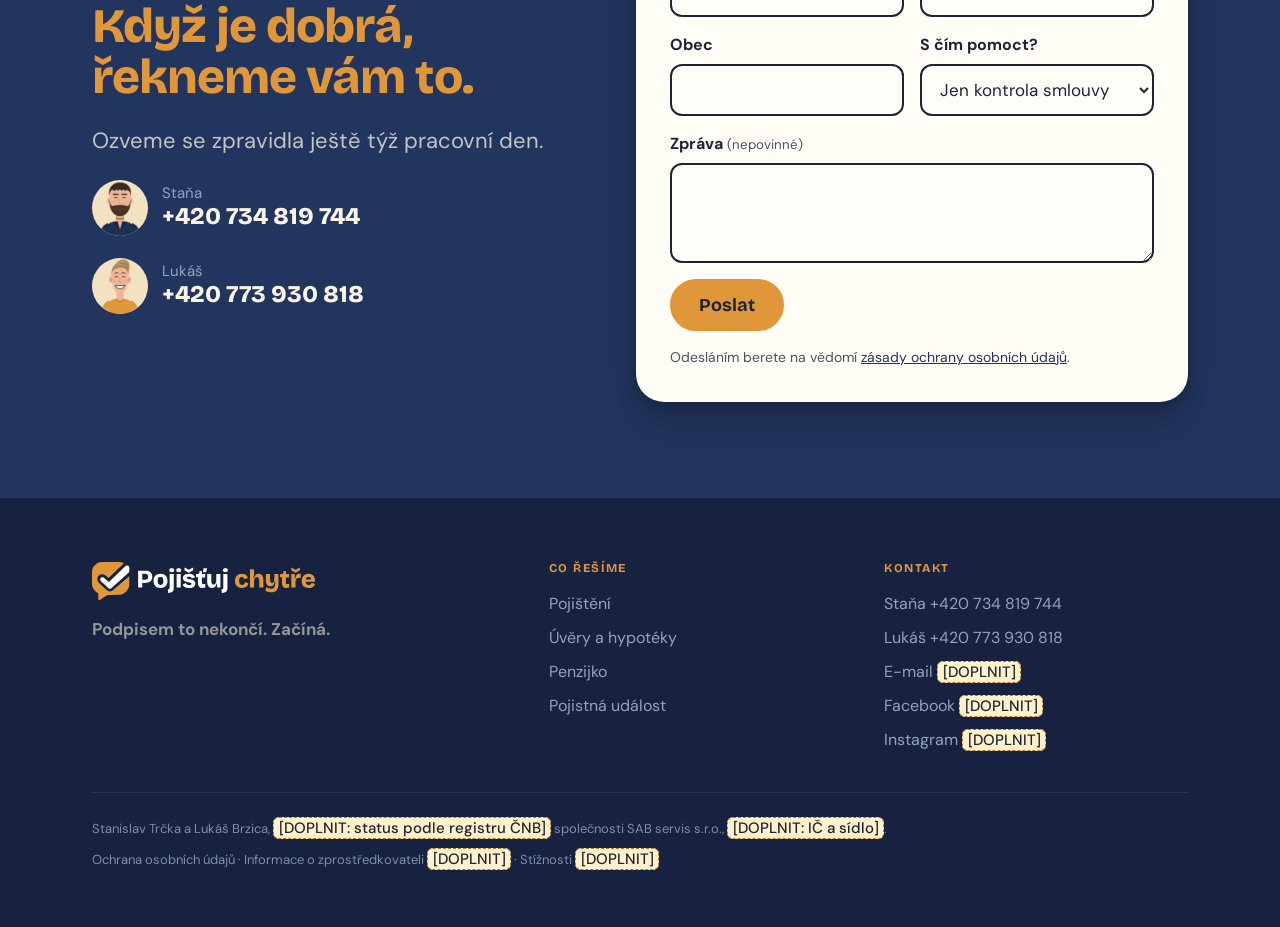
==== commit 12bd70de: "feat: nasadit nové ikony na HP a pojisteni.html HP: pojisteni.svg, uvery-a-hypoteky.svg; pojisteni.h" ====
--- a/index.html
+++ b/index.html
@@ -36,8 +36,8 @@
 <section class="section"><div class="wrap">
   <div class="section-head"><h2>S čím pomůžeme</h2></div>
   <div class="tiles">
-    <a class="tile" href="pojisteni.html"><img class="tile-icon" src="assets/icons/dum-a-byt.svg" alt="" width="72" height="72"><h3>Pojištění</h3><p>Auto, dům, byt, životko. Řekneme vám i to, co nekryje.</p><span class="more">Pojištění →</span></a>
-    <a class="tile" href="uvery-a-hypoteky.html"><img class="tile-icon" src="assets/icons/hypoteka.svg" alt="" width="72" height="72"><h3>Úvěry a hypotéky</h3><p>Končí vám fixace? Porovnáme víc nabídek.</p><span class="more">Úvěry a hypotéky →</span></a>
+    <a class="tile" href="pojisteni.html"><img class="tile-icon" src="assets/icons/pojisteni.svg" alt="" width="72" height="72"><h3>Pojištění</h3><p>Auto, dům, byt, životko. Řekneme vám i to, co nekryje.</p><span class="more">Pojištění →</span></a>
+    <a class="tile" href="uvery-a-hypoteky.html"><img class="tile-icon" src="assets/icons/uvery-a-hypoteky.svg" alt="" width="72" height="72"><h3>Úvěry a hypotéky</h3><p>Končí vám fixace? Porovnáme víc nabídek.</p><span class="more">Úvěry a hypotéky →</span></a>
     <a class="tile" href="penzijko.html"><img class="tile-icon" src="assets/icons/penzijko.svg" alt="" width="72" height="72"><h3>Penzijko</h3><p>Pod 500 Kč měsíčně vám stát nepřidá nic.</p><span class="more">Penzijko →</span></a>
   </div>
   <div class="strip on-navy"><p><strong>Stala se vám škoda?</strong>Pomůžeme s nahlášením i likvidací.</p><a class="btn btn-secondary btn-small" href="pojisteni.html#skoda">Co dělat</a></div>
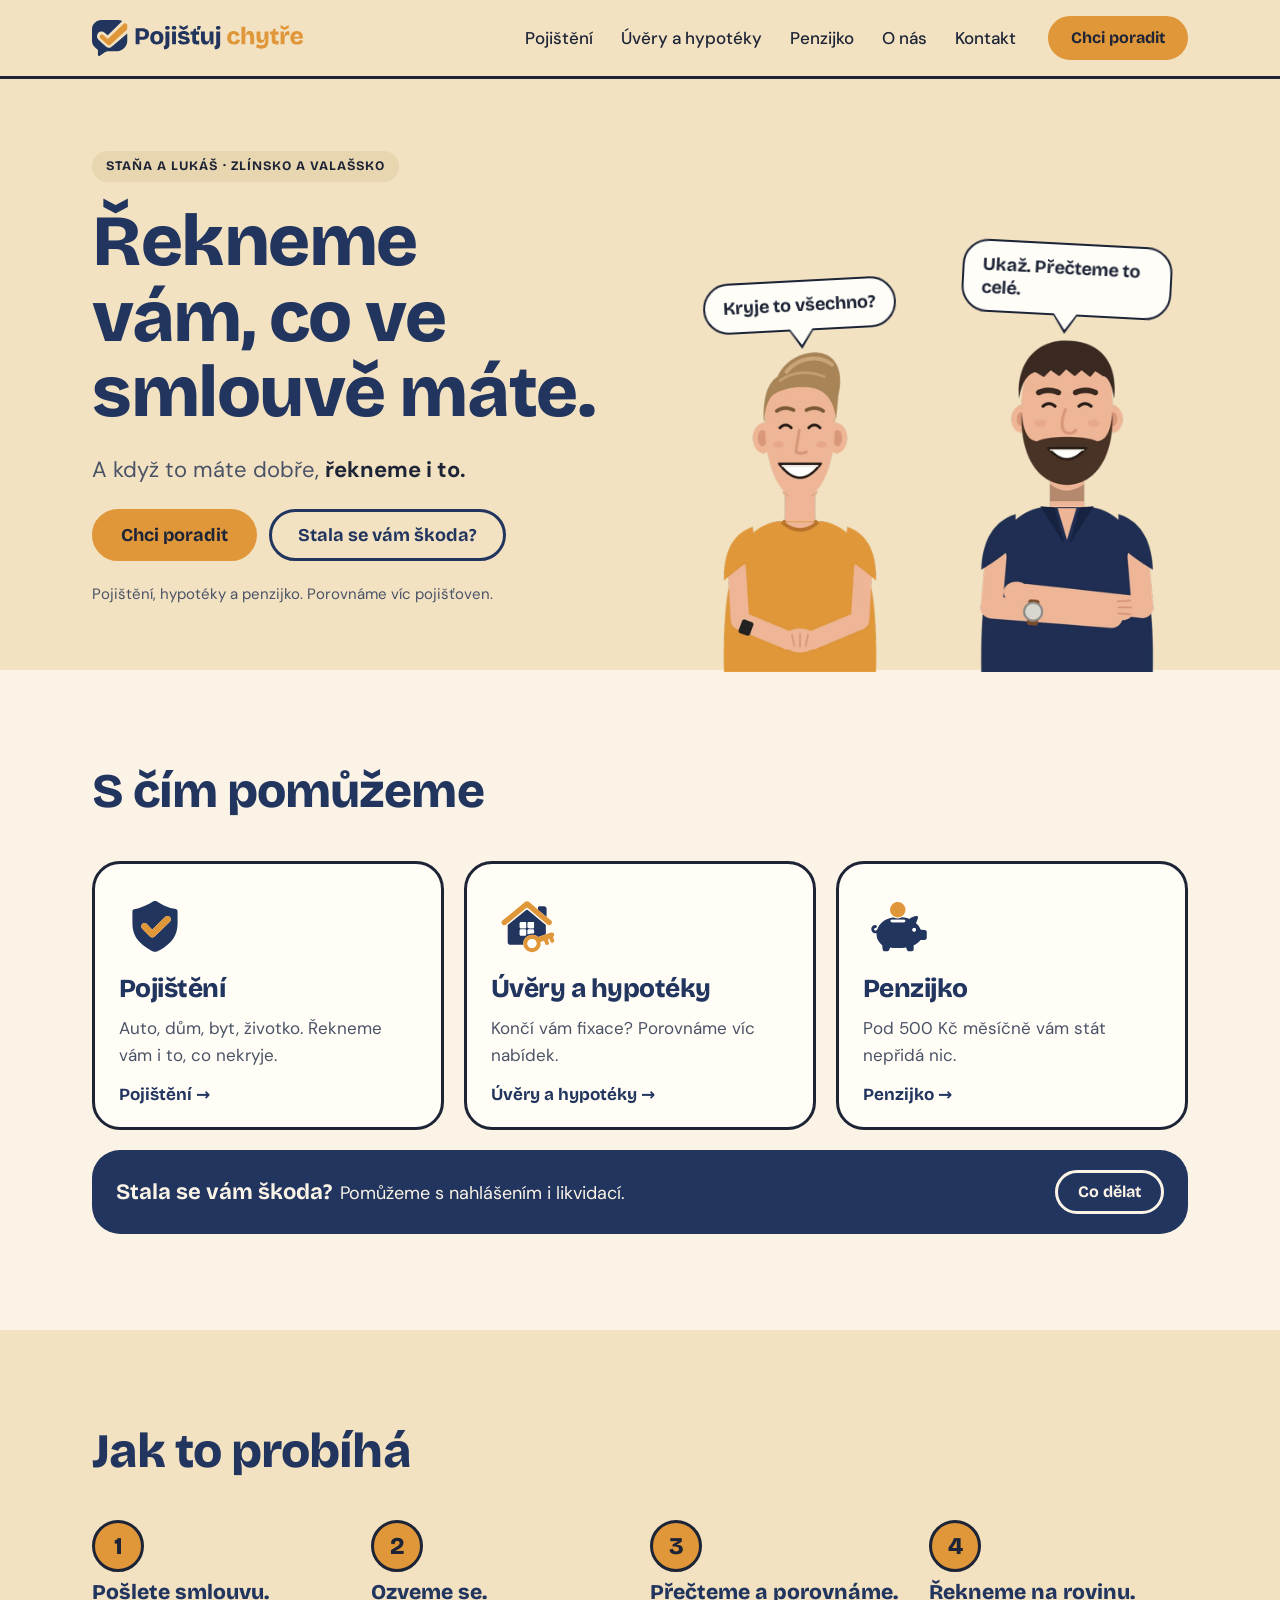
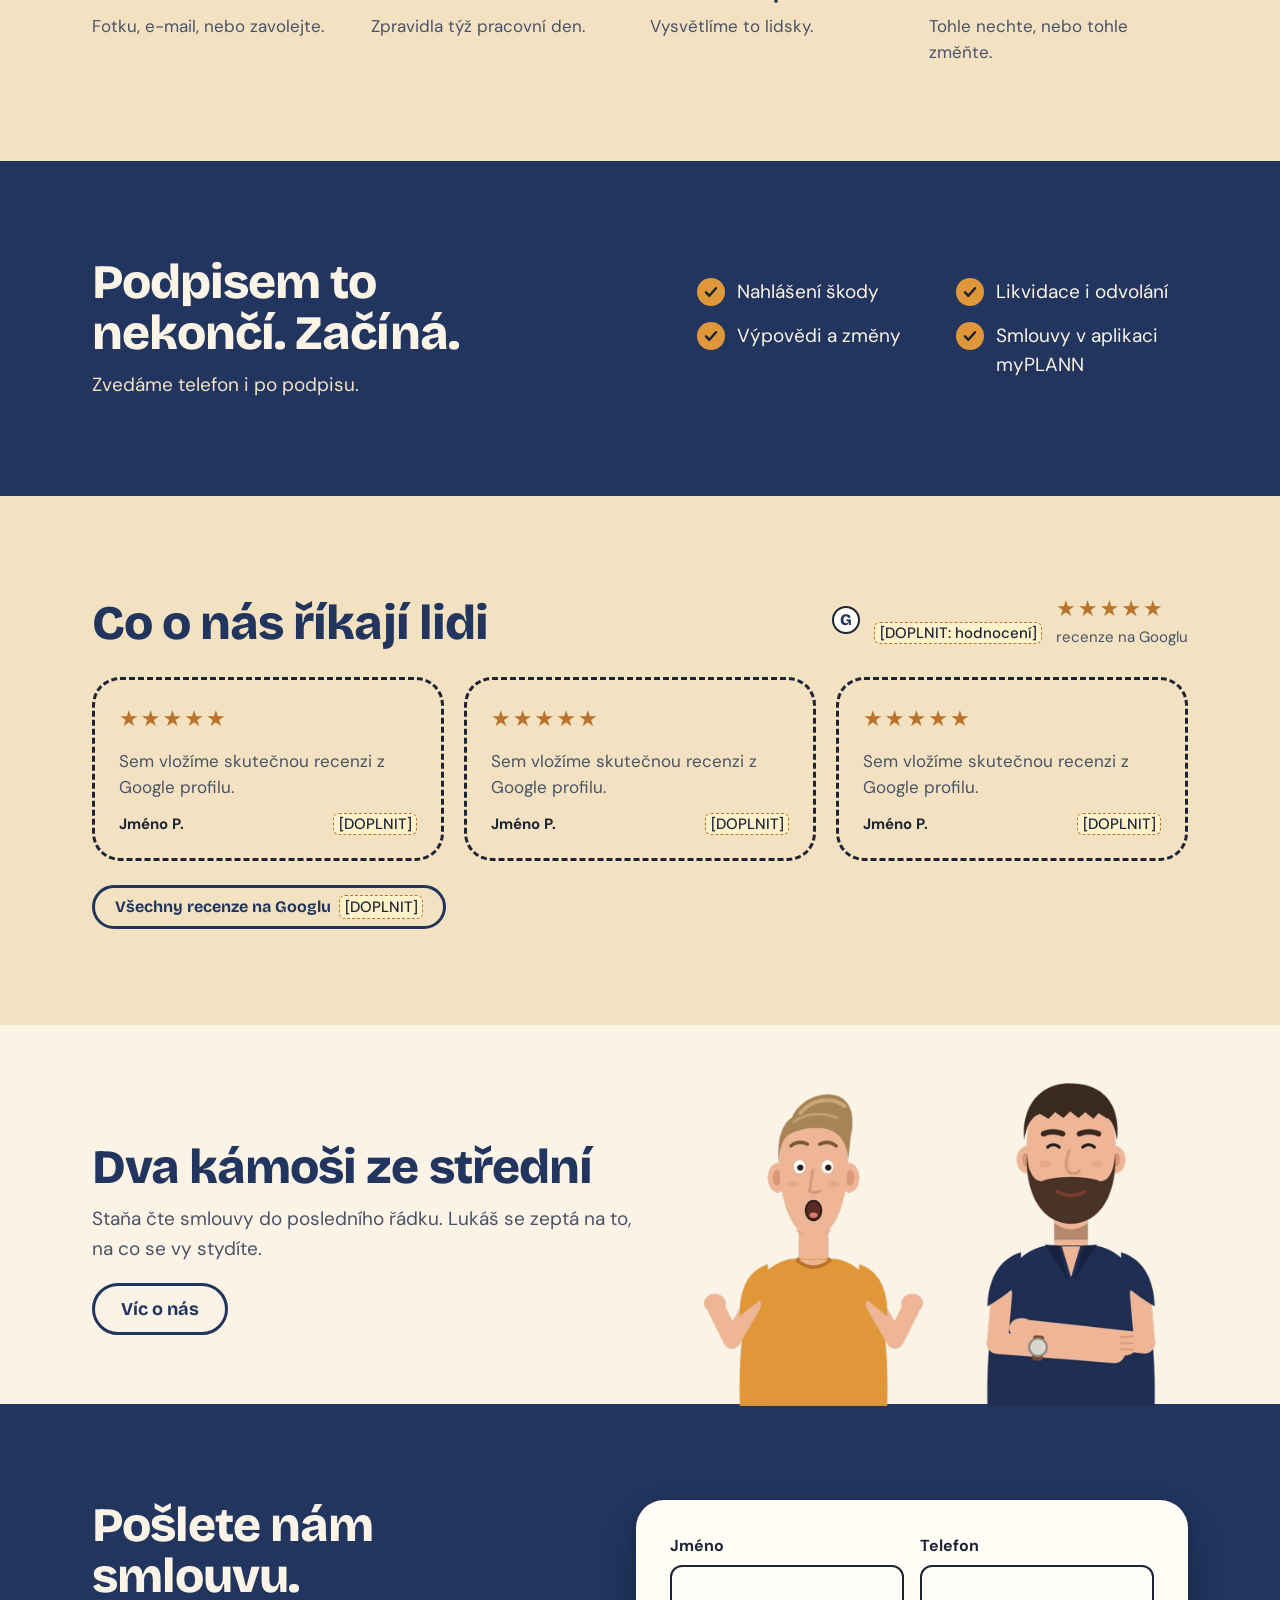
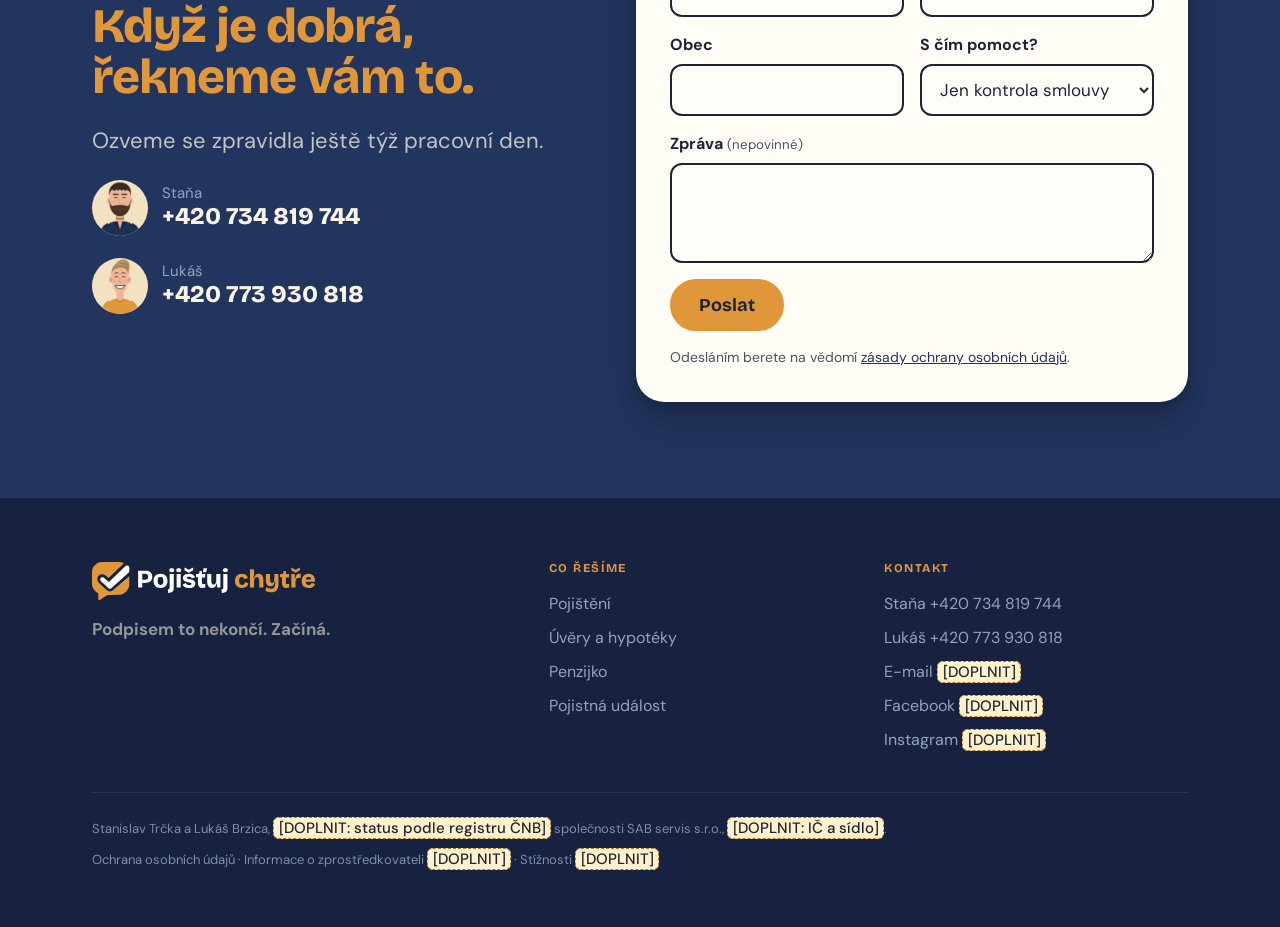
==== commit d7497d7b: "content: rename CTA from 'Poslat smlouvu' to 'Chci poradit'" ====
--- a/index.html
+++ b/index.html
@@ -14,8 +14,8 @@
 <a class="skip" href="#obsah">Přeskočit na obsah</a>
 <header class="header"><div class="wrap">
   <a class="logo" href="index.html" aria-label="Pojišťuj chytře, úvod"><img src="assets/logo/logo-hlavni.svg" alt="Pojišťuj chytře" height="36"></a>
-  <nav class="nav" id="menu" aria-label="Hlavní menu"><ul><li><a href="pojisteni.html">Pojištění</a></li><li><a href="uvery-a-hypoteky.html">Úvěry a hypotéky</a></li><li><a href="penzijko.html">Penzijko</a></li><li><a href="o-nas.html">O nás</a></li><li><a href="kontakt.html">Kontakt</a></li><li class="nav-cta"><a class="btn btn-primary" href="#formular">Poslat smlouvu</a></li></ul></nav>
-  <a class="btn btn-primary btn-small" href="#formular">Poslat smlouvu</a>
+  <nav class="nav" id="menu" aria-label="Hlavní menu"><ul><li><a href="pojisteni.html">Pojištění</a></li><li><a href="uvery-a-hypoteky.html">Úvěry a hypotéky</a></li><li><a href="penzijko.html">Penzijko</a></li><li><a href="o-nas.html">O nás</a></li><li><a href="kontakt.html">Kontakt</a></li></ul><div class="nav-cta"><a class="btn btn-primary" href="#formular">Chci poradit</a></div></nav>
+  <a class="btn btn-primary btn-small" href="#formular">Chci poradit</a>
   <button class="menu-toggle" type="button" aria-controls="menu" aria-expanded="false" aria-label="Menu"><span></span></button>
 </div></header>
 <main id="obsah">
@@ -25,7 +25,7 @@
     <h1>Řekneme vám, co ve smlouvě máte.</h1>
     <p class="lead">A když to máte dobře, <strong>řekneme i to.</strong></p>
     <div class="actions">
-      <a class="btn btn-primary" href="#formular">Poslat smlouvu</a>
+      <a class="btn btn-primary" href="#formular">Chci poradit</a>
       <a class="btn btn-secondary" href="pojisteni.html#skoda">Stala se vám škoda?</a>
     </div>
     <p class="note">Pojištění, hypotéky a penzijko. Porovnáme víc pojišťoven.</p>
--- a/styles.css
+++ b/styles.css
@@ -67,18 +67,20 @@
 
 @media (max-width:980px){
   .header .btn{margin-left:auto}
-  .js .menu-toggle{display:block;margin-left:0}
+  .js .menu-toggle{display:block}
   .js .header .btn{display:none}
+  .js .header .wrap{justify-content:space-between;flex-wrap:nowrap}
   .js .nav{position:absolute;left:0;right:0;top:100%;background:#f2e2c2;border-bottom:3px solid var(--ink);display:none}
   .js .nav.open{display:block}
   .js .nav ul{flex-direction:column;padding:8px var(--gutter) 16px}
   .js .nav a{padding:14px 12px;font-size:19px}
-  .js .nav-cta{display:block;padding:4px var(--gutter) 16px}
+  .js .nav-cta{display:block;padding:8px var(--gutter) 20px}
+  .js .nav-cta .btn{display:inline-flex;border-radius:var(--radius-pill)}
   .nav ul{flex-wrap:wrap}
   .header .wrap{flex-wrap:wrap}
   html:not(.js) .nav{order:3;width:100%;margin:0 0 8px}
 }
-.nav-cta{display:none}
+@media (min-width:981px){.nav-cta{display:none}}
 @media (max-width:520px){
   .logo img{height:30px}
   .header .btn{padding:0 16px;font-size:15px;min-height:44px}
@@ -93,7 +95,7 @@
 .hero{padding-top:clamp(36px,6vw,72px);background:#f2e2c2}
 .hero .wrap{display:grid;grid-template-columns:1.05fr 1fr;gap:clamp(24px,4vw,56px);align-items:end}
 .hero-text{display:grid;gap:22px;padding-bottom:clamp(24px,5vw,64px);min-width:0}
-.eyebrow{display:inline-block;justify-self:start;background:var(--honey);color:var(--ink);font:700 13px/1 var(--font-head);letter-spacing:.08em;text-transform:uppercase;padding:9px 14px;border-radius:var(--radius-pill)}
+.eyebrow{display:inline-block;justify-self:start;background:#e8d6b0;color:var(--ink);font:700 13px/1 var(--font-head);letter-spacing:.08em;text-transform:uppercase;padding:9px 14px;border-radius:var(--radius-pill)}
 .lead{font-size:clamp(19px,2vw,22px);color:var(--muted);max-width:34ch}
 .lead strong{color:var(--ink)}
 .actions{display:flex;flex-wrap:wrap;gap:12px}
@@ -370,3 +372,9 @@
 .calc2-note{font-size:14px;color:var(--muted);margin-top:16px;max-width:80ch}
 .calc2-results .btn{align-self:flex-start;margin-top:auto}
 @media (max-width:640px){.calc2-num-wrap input[type="number"]{width:110px;font-size:17px}}
+
+/* Scroll reveal */
+@media (prefers-reduced-motion:no-preference){
+  .reveal{opacity:0;transform:translateY(22px);transition:opacity .5s ease,transform .5s ease}
+  .reveal.revealed{opacity:1;transform:none}
+}
